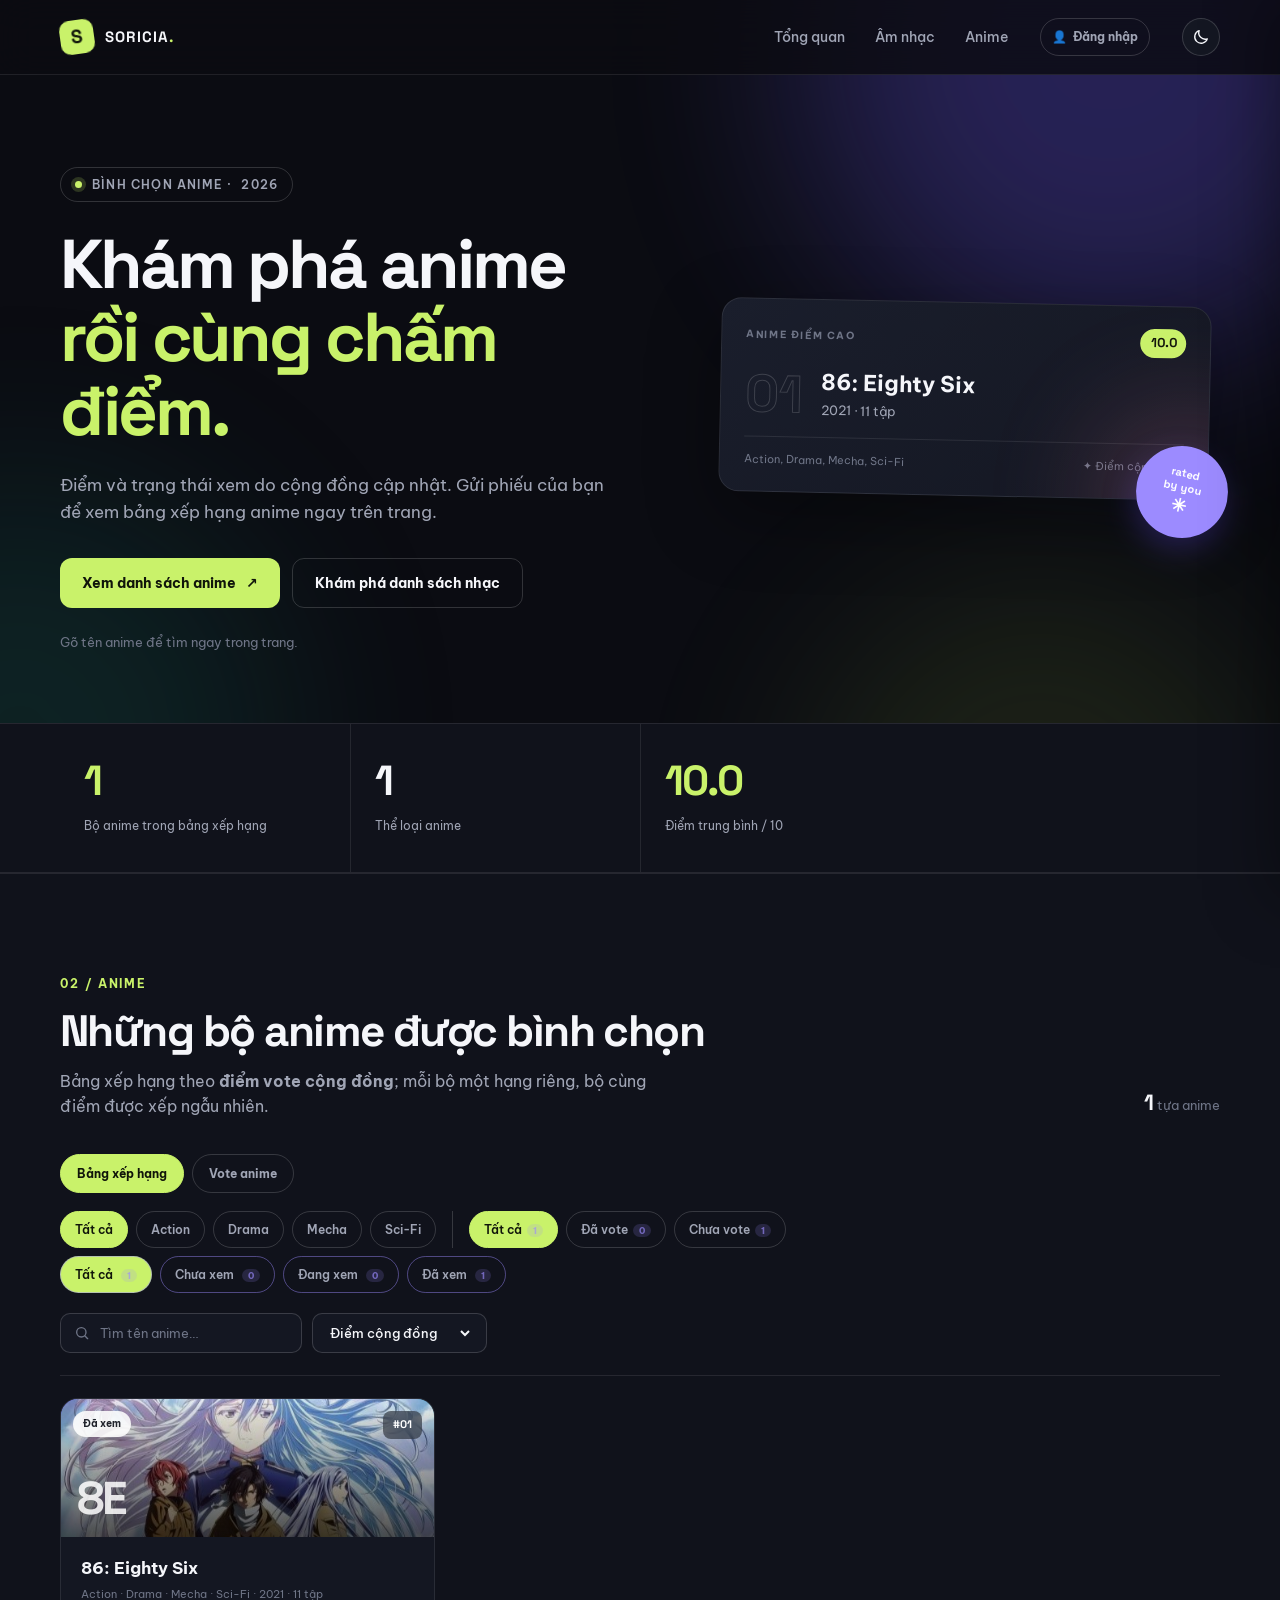
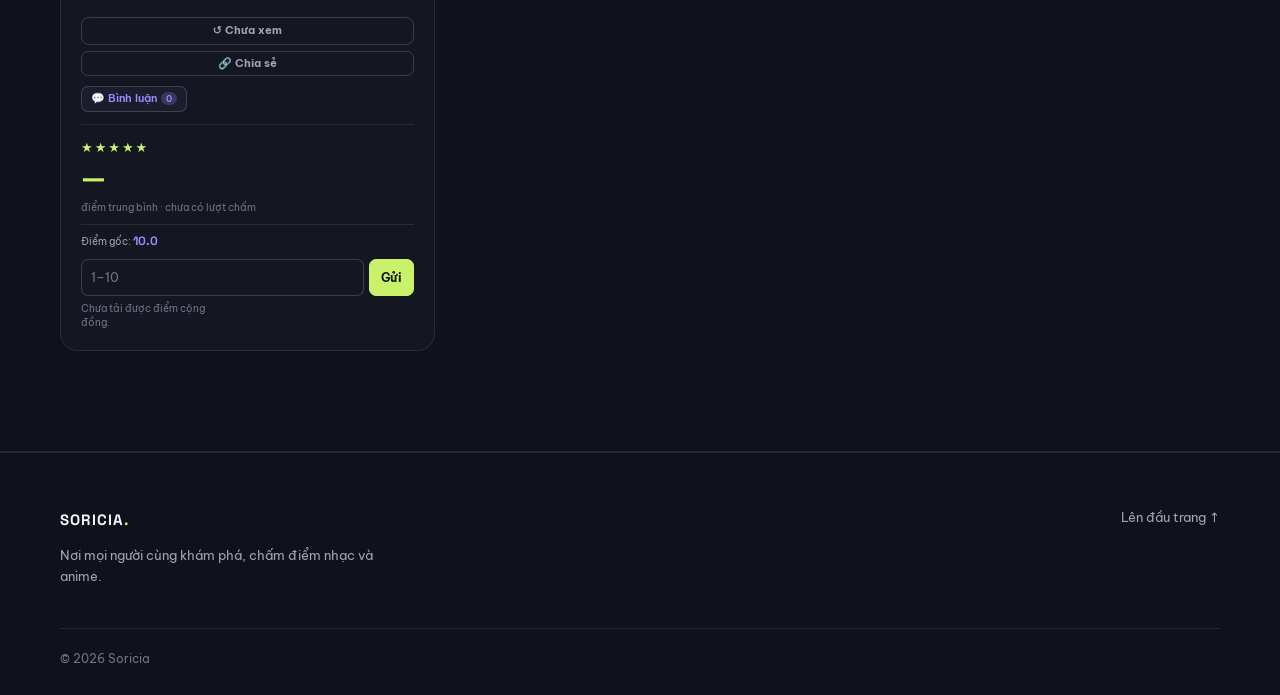
==== anime.html @ fca23a50 "Thêm hiệu ứng chuyển động nhẹ cho web Co-authored-by: arena-agent <297053741+arena-agent@users.norep" ====
<!doctype html>
<html lang="vi" data-theme="dark">
<head>
  <meta charset="utf-8">
  <meta name="viewport" content="width=device-width, initial-scale=1">
  <meta name="description" content="Bảng xếp hạng anime và bình chọn cộng đồng của Soricia.">
  <meta name="theme-color" content="#0b0c12">
  <title>Soricia — Khám phá & chấm điểm anime</title>
  <link rel="icon" type="image/svg+xml" href="assets/favicon.svg?v=54">
  <link rel="preconnect" href="https://fonts.googleapis.com">
  <link rel="preconnect" href="https://fonts.gstatic.com" crossorigin>
  <link href="https://fonts.googleapis.com/css2?family=Be+Vietnam+Pro:wght@400;500;600;700;800&family=Space+Grotesk:wght@500;600;700&display=swap" rel="stylesheet">
  <link rel="stylesheet" href="assets/css/style.css?v=54">
  <script src="data/data.js?v=54"></script>
  <script src="data/config.js?v=54"></script>
  <script src="assets/js/app.js?v=54" defer></script>
</head>
<body data-page="anime">
  <a class="skip-link" href="#main">Chuyển đến nội dung</a>
  <div class="ambient" aria-hidden="true"><span></span><span></span><span></span></div>

  <header class="site-header">
    <div class="container header-inner">
      <a class="brand" href="#top" aria-label="Soricia — về đầu trang">
        <span class="brand-mark" aria-hidden="true">S</span>
        <span class="brand-name">SORICIA<span class="brand-dot">.</span></span>
      </a>
            <nav class="main-nav" aria-label="Điều hướng chính">
        <a href="#overview">Tổng quan</a>
        <a href="index.html">Âm nhạc</a>
        <a href="anime.html" aria-current="page">Anime</a>
      </nav>
      <button class="account-btn" id="account-btn" type="button" aria-haspopup="dialog" aria-controls="account-modal">
        <span aria-hidden="true">👤</span><span id="account-label">Đăng nhập</span>
      </button>
      <button class="theme-toggle" id="theme-toggle" type="button" aria-label="Đổi giao diện sáng/tối" title="Đổi giao diện">
        <svg class="icon-moon" viewBox="0 0 24 24" aria-hidden="true"><path d="M20.4 14.5A8.6 8.6 0 0 1 9.5 3.6 8.6 8.6 0 1 0 20.4 14.5Z"/></svg>
        <svg class="icon-sun" viewBox="0 0 24 24" aria-hidden="true"><circle cx="12" cy="12" r="4.2"/><path d="M12 2v2.4M12 19.6V22M4.9 4.9l1.7 1.7M17.4 17.4l1.7 1.7M2 12h2.4M19.6 12H22M4.9 19.1l1.7-1.7M17.4 6.6l1.7-1.7"/></svg>
      </button>
      <button class="manage-btn" id="manage-btn" type="button" aria-haspopup="dialog" aria-controls="admin-panel">
        <svg viewBox="0 0 24 24" aria-hidden="true"><path d="M12 20h9M16.5 3.5a2.1 2.1 0 0 1 3 3L7 19l-4 1 1-4Z"/></svg>
        <span>Quản lý</span>
      </button>
    </div>
  </header>

  <main id="main">
    <section class="hero" id="top">
      <div class="container hero-grid">
        <div class="hero-copy">
          <p class="eyebrow"><span class="pulse" aria-hidden="true"></span> Bình chọn anime · <span id="hero-year">2026</span></p>
          <h1>Khám phá anime<br><em>rồi cùng chấm điểm.</em></h1>
          <p class="hero-lead">Điểm và trạng thái xem do cộng đồng cập nhật. Gửi phiếu của bạn để xem bảng xếp hạng anime ngay trên trang.</p>
          <div class="hero-actions">
            <a class="btn btn-primary" href="#anime">Xem danh sách anime <span aria-hidden="true">↗</span></a>
            <a class="btn btn-ghost" href="index.html">Khám phá danh sách nhạc</a>
          </div>
          <p class="hero-hint">Gõ tên anime để tìm ngay trong trang.</p>
        </div>
        <div class="hero-showcase" aria-label="Anime điểm cao nhất">
          <article class="showcase-card showcase-anime">
            <div class="showcase-top"><span class="tag">ANIME ĐIỂM CAO</span><span class="score-pill" id="hero-anime-score">—</span></div>
            <div class="showcase-body"><span class="showcase-index">01</span><div><h2 id="hero-anime-title">Đang tải…</h2><p id="hero-anime-meta"></p></div></div>
            <div class="showcase-foot"><span id="hero-anime-genre"></span><span>✦ Điểm cộng đồng</span></div>
          </article>
          <div class="showcase-sticker" aria-hidden="true">rated<br>by you<span>✳</span></div>
        </div>
      </div>
    </section>

    <section class="stats-section" id="overview" aria-label="Tổng quan anime">
      <div class="container stats-grid">
        <div class="stat"><strong data-stat="anime">0</strong><span>Bộ anime trong bảng xếp hạng</span></div>
        <div class="stat"><strong data-stat="genres">0</strong><span>Thể loại anime</span></div>
        <div class="stat" data-anime-score-stat><strong data-stat="avg">0</strong><span>Điểm trung bình / 10</span></div>
      </div>
    </section>

    <section class="section section-anime" id="anime">
      <div class="container">
        <div class="section-head reveal">
          <div>
            <p class="section-kicker">02 / Anime</p>
            <h2 id="anime-section-title">Những bộ anime được bình chọn</h2>
            <p class="section-desc" id="anime-desc-rank">Bảng xếp hạng theo <strong>điểm vote cộng đồng</strong>; mỗi bộ một hạng riêng, bộ cùng điểm được xếp ngẫu nhiên.</p>
            <p class="section-desc vote-desc" id="anime-desc-vote" hidden>Chấm điểm 1–10 cho từng bộ. Điểm cộng đồng và điểm gốc chỉ hiện sau khi bạn gửi phiếu.</p>
          </div>
          <div class="section-side">
            <p class="section-count"><span id="anime-count">0</span> tựa anime</p>
            <button class="btn-add" type="button" data-open-editor="anime">+ Thêm anime</button>
          </div>
        </div>

        <div class="view-tabs" id="anime-tabs" role="tablist" aria-label="Chế độ xem anime">
          <button class="view-tab is-active" type="button" data-view="rank" role="tab" aria-selected="true">Bảng xếp hạng</button>
          <button class="view-tab" type="button" data-view="vote" role="tab" aria-selected="false">Vote anime</button>
        </div>

        <div class="vote-progress" id="anime-progress" hidden>
          <div class="vote-progress-head"><span>Tiến độ bình chọn của bạn</span><strong id="anime-progress-label">0 / 0 anime</strong></div>
          <div class="vote-progress-track" role="progressbar" aria-label="Tiến độ bình chọn anime"><span id="anime-progress-bar"></span></div>
        </div>

        <div class="toolbar reveal">
          <div class="filter-groups">
            <div class="chips" id="anime-filters" role="group" aria-label="Lọc anime theo thể loại"></div>
            <div class="chips vote-filters" id="anime-vote-filters" role="group" aria-label="Lọc anime theo trạng thái vote"></div>
            <div class="chips status-filters" id="anime-status-filters" role="group" aria-label="Lọc anime theo trạng thái xem"></div>
          </div>
          <div class="toolbar-right">
            <label class="search"><svg viewBox="0 0 24 24" aria-hidden="true"><circle cx="11" cy="11" r="7"/><path d="m16.5 16.5 4 4"/></svg><span class="sr-only">Tìm anime</span><input type="search" id="anime-search" placeholder="Tìm tên anime…" autocomplete="off"></label>
            <label class="select-wrap"><span class="sr-only">Sắp xếp anime</span><select id="anime-sort"><option value="community" data-anime-score-sort>Điểm cộng đồng</option><option value="score" data-anime-score-sort>Điểm gốc cao nhất</option><option value="rank">Thứ hạng có sẵn</option><option value="title">Tên A–Z</option><option value="year">Năm mới nhất</option><option value="new">Mới thêm</option></select></label>
          </div>
        </div>
        <div class="anime-grid" id="anime-list" aria-live="polite"></div>
        <p class="empty-state" id="anime-empty" hidden>Chưa có anime nào khớp với bộ lọc này.</p>
      </div>
    </section>
  </main>

  <div class="panel-backdrop" id="panel-backdrop" hidden></div>
  <aside class="admin-panel" id="admin-panel" role="dialog" aria-modal="true" aria-labelledby="panel-title" aria-hidden="true">
    <div class="panel-head">
      <div><p class="section-kicker">Chỉnh trang</p><h2 id="panel-title">Quản lý danh sách</h2></div>
      <button class="panel-close" id="panel-close" type="button" aria-label="Đóng bảng quản lý">×</button>
    </div>

    <div class="panel-tabs" role="tablist" aria-label="Chọn loại dữ liệu">
      <button class="panel-tab is-active" type="button" data-tab="song" role="tab" aria-selected="true">Bài hát</button>
      <button class="panel-tab" type="button" data-tab="anime" role="tab" aria-selected="false">Anime</button>
      <button class="panel-tab" type="button" data-tab="data" role="tab" aria-selected="false">Dữ liệu</button>
    </div>

    <div class="panel-body">
      <div class="auth-box" id="auth-box" hidden>
        <p class="data-intro">Đăng nhập chủ web để đăng thay đổi lên Firebase — mọi người thấy ngay, không cần sửa file.</p>
        <div class="field"><label for="auth-email">Email chủ web</label><input id="auth-email" type="email" autocomplete="username" placeholder="owner@example.com"></div>
        <div class="field"><label for="auth-password">Mật khẩu</label><input id="auth-password" type="password" autocomplete="current-password" placeholder="••••••••"></div>
        <p class="form-status" id="auth-status" hidden></p>
        <button class="btn btn-primary" id="auth-signin" type="button">Đăng nhập chủ web</button>
        <button class="btn btn-ghost" id="auth-signout" type="button" hidden>Đăng xuất</button>
        <button class="btn btn-ghost" id="auth-publish" type="button" hidden>Đăng danh sách hiện tại lên web</button>
      </div>

      <datalist id="genre-options"></datalist>

      <form class="editor-form" id="song-form" novalidate>
        <input type="hidden" id="song-edit-id">
        <div class="field"><label for="song-title">Tên bài <span>*</span></label><input id="song-title" required maxlength="120" placeholder="Amor Na Praia"></div>
        <div class="field"><label for="song-artist">Nghệ sĩ <span>*</span></label><input id="song-artist" required maxlength="120" placeholder="Flame Runner"></div>
        <div class="field-row">
          <div class="field"><label for="song-genre">Thể loại <span>*</span></label><input id="song-genre" required list="genre-options" maxlength="40" placeholder="Phonk"></div>
          <div class="field field-small"><label for="song-score">Điểm /10</label><input id="song-score" type="number" min="0" max="10" step="0.1" placeholder="— (chưa chấm)" inputmode="decimal"></div>
        </div>
        <div class="field"><label for="song-year">Năm phát hành</label><input id="song-year" type="number" min="1900" max="2100" placeholder="2025" inputmode="numeric"></div>
        <div class="field"><label for="song-youtube">Link YouTube (để nút Nghe)</label><input id="song-youtube" placeholder="https://youtu.be/... hoặc ID video" maxlength="200"></div>
        <div class="field"><label for="song-note">Giới thiệu ngắn</label><textarea id="song-note" rows="3" maxlength="300" placeholder="Giới thiệu về bài hát…"></textarea></div>
        <div class="field">
          <label>Ảnh bìa</label>
          <div class="image-drop">
            <img id="song-image-preview" alt="" hidden>
            <span class="image-placeholder" id="song-image-placeholder">Chọn ảnh để tải lên</span>
            <input type="file" id="song-image" accept="image/*" aria-label="Chọn ảnh bìa bài hát">
          </div>
          <button class="remove-image" type="button" id="song-remove-image" hidden>Xoá ảnh</button>
        </div>
        <button class="btn btn-primary form-submit" id="song-submit" type="submit">Thêm bài hát</button>
      </form>

      <form class="editor-form" id="anime-form" novalidate hidden>
        <input type="hidden" id="anime-edit-id">
        <div class="field"><label for="anime-title">Tên anime <span>*</span></label><input id="anime-title" required maxlength="120" placeholder="Violet Evergarden"></div>
        <div class="field"><label for="anime-alt">Tên phụ</label><input id="anime-alt" maxlength="120" placeholder="Kimi no Na wa"></div>
        <div class="field-row">
          <div class="field"><label for="anime-genre">Thể loại <span>*</span> <small>(chia bằng dấu phẩy)</small></label><input id="anime-genre" required list="genre-options" maxlength="120" placeholder="Action, Drama, Mecha"></div>
          <div class="field field-small"><label for="anime-score">Điểm /10</label><input id="anime-score" type="number" min="0" max="10" step="0.1" placeholder="— (chưa chấm)" inputmode="decimal"></div>
        </div>
        <div class="field-row">
          <div class="field"><label for="anime-year">Năm</label><input id="anime-year" type="number" min="1900" max="2100" placeholder="2018" inputmode="numeric"></div>
          <div class="field"><label for="anime-episodes">Số tập</label><input id="anime-episodes" type="number" min="1" max="2000" placeholder="13" inputmode="numeric"></div>
        </div>
        <div class="field"><label for="anime-status">Trạng thái</label><select id="anime-status"><option>Chưa xem</option><option>Đang xem</option><option>Đã xem</option></select></div>
        <div class="field"><label for="anime-note">Giới thiệu ngắn</label><textarea id="anime-note" rows="3" maxlength="300" placeholder="Giới thiệu về anime…"></textarea></div>
        <div class="field">
          <label>Ảnh poster</label>
          <div class="image-drop">
            <img id="anime-image-preview" alt="" hidden>
            <span class="image-placeholder" id="anime-image-placeholder">Chọn ảnh để tải lên</span>
            <input type="file" id="anime-image" accept="image/*" aria-label="Chọn ảnh poster anime">
          </div>
          <button class="btn btn-ghost" type="button" id="anime-find-poster">✦ Tìm poster gợi ý</button>
          <button class="remove-image" type="button" id="anime-remove-image" hidden>Xoá ảnh</button>
        </div>
        <p class="form-status" id="anime-form-status" hidden></p>
        <button class="btn btn-primary form-submit" id="anime-submit" type="submit">Thêm anime</button>
      </form>

      <div class="data-tools" id="data-tools" hidden>
        <p class="data-intro">Dữ liệu đang lưu trong <strong>trình duyệt của bạn</strong>. Xuất file để sao lưu, chuyển sang thiết khác, hoặc đưa lên GitHub.</p>
        <button class="btn btn-ghost" id="export-json" type="button">Tải file JSON (sao lưu)</button>
        <button class="btn btn-ghost" id="export-js" type="button">Tải file data.js (đưa lên GitHub)</button>
        <button class="btn btn-primary" id="export-package" type="button">📦 Gói cập nhật cho Drive (data.js + ảnh bạn thêm)</button>
        <div class="health-box">
          <div class="health-head"><b>Kiểm tra Firebase</b><button class="btn btn-ghost" id="health-check" type="button">Chạy kiểm tra</button></div>
          <pre class="health-result" id="health-result" hidden></pre>
        </div>
        <div class="history-box owner-only" id="history-box" hidden>
          <div class="history-head"><b>Nhật ký chủ web</b><button class="btn btn-ghost" id="history-clear" type="button">Xoá nhật ký</button></div>
          <div class="history-list" id="history-list"></div>
        </div>
        <label class="btn btn-ghost file-label" for="import-json">Nhập file JSON<input type="file" id="import-json" accept="application/json,.json"></label>
        <button class="btn btn-ghost" id="restore-backup" type="button">Khôi phục bản cũ trong trình duyệt</button>
        <button class="btn btn-ghost" id="cleanup-images" type="button">🧹 Dọn ảnh cũ không dùng</button>
        <button class="btn btn-danger" id="reset-data" type="button">Khôi phục dữ liệu gốc từ data.js</button>
        <div class="bulk-box">
          <p class="data-intro">Thêm hàng loạt — mỗi dòng một mục, cách nhau bằng dấu <code>|</code>.</p>
          <p class="data-note">Nhạc: <code>Tên | Nghệ sĩ | YouTube | Thể loại</code><br>Anime: <code>Tên | Tên phụ | Thể loại | Năm | Số tập</code></p>
          <select id="bulk-kind" aria-label="Loại dữ liệu cần thêm">
            <option value="song">Bài hát</option>
            <option value="anime">Anime</option>
          </select>
          <textarea id="bulk-input" rows="6" placeholder="Amor Na Praia | Flame Runner | https://youtu.be/gIYb014up6g | Phonk"></textarea>
          <div class="bulk-actions">
            <button class="btn btn-ghost" id="bulk-preview" type="button">Xem trước</button>
            <button class="btn btn-primary" id="bulk-add" type="button" disabled>Thêm các mục</button>
          </div>
          <div class="bulk-result" id="bulk-result" aria-live="polite"></div>
        </div>
        <p class="data-note">Khi có file data.js mới, bản bạn đang lưu trong trình duyệt sẽ được sao lưu tự động. Ảnh được nén trước khi lưu để không vượt quá bộ nhớ. Nếu dùng chung nhiều thiết bị, hãy xuất JSON rồi nhập ở thiết bị kia.</p>
      </div>
    </div>

    <div class="panel-foot">Thay đổi lưu tự động trong trình duyệt này. Nhấn <strong>Xuất</strong> để giữ bản sao lưu.</div>
  </aside>
  <div class="toast" id="toast" role="status" aria-live="polite"></div>

  <footer class="site-footer">
    <div class="container footer-inner">
      <div><span class="brand-name">SORICIA<span class="brand-dot">.</span></span><p>Nơi mọi người cùng khám phá, chấm điểm nhạc và anime.</p></div>
      <div class="footer-links"><a href="#top">Lên đầu trang ↑</a></div>
    </div>
    <div class="container footer-bottom"><span>© <span id="footer-year">2026</span> Soricia</span></div>
  </footer>
  <div class="remote-banner" id="remote-banner" hidden>
    <span id="remote-banner-text">Có dữ liệu mới trên Firebase.</span>
    <button type="button" id="remote-reload">Tải bản mới</button>
    <button type="button" id="remote-dismiss" aria-label="Bỏ qua">×</button>
  </div>
  <div class="modal" id="account-modal" hidden>
    <div class="modal-backdrop" data-close-account></div>
    <div class="modal-box account-box" role="dialog" aria-modal="true" aria-labelledby="account-title">
      <div class="modal-head"><h2 id="account-title">Tài khoản Soricia</h2><button type="button" id="account-close" aria-label="Đóng">×</button></div>
      <p class="account-note" id="account-hint">Tạo tài khoản để bình luận và gửi điểm. Những phiếu bạn đã vote trước đó sẽ tự động chuyển sang tài khoản — không bị mất.</p>
      <div class="field"><label for="account-email">Email</label><input id="account-email" type="email" autocomplete="username" placeholder="ban@example.com"></div>
      <div class="field"><label for="account-password">Mật khẩu</label><input id="account-password" type="password" autocomplete="current-password" placeholder="Ít nhất 6 ký tự"></div>
      <p class="form-status" id="account-status" hidden></p>
      <div class="account-actions">
        <button class="btn btn-primary" id="account-signup" type="button">Tạo tài khoản</button>
        <button class="btn btn-ghost" id="account-signin" type="button">Đăng nhập</button>
        <button class="btn btn-ghost" id="account-signout" type="button" hidden>Đăng xuất</button>
      </div>
    </div>
  </div>
  <div class="modal" id="comment-modal" hidden>
    <div class="modal-backdrop" data-close-comment></div>
    <div class="modal-box comment-box" role="dialog" aria-modal="true" aria-labelledby="comment-title">
      <div class="modal-head"><h2 id="comment-title">Bình luận</h2><button type="button" id="comment-close" aria-label="Đóng">×</button></div>
      <p class="comment-sub" id="comment-sub"></p>
      <div class="comment-list" id="comment-list"></div>
      <form id="comment-form" hidden>
        <textarea id="comment-text" rows="3" maxlength="500" placeholder="Viết bình luận của bạn…"></textarea>
        <p class="form-status" id="comment-status" hidden></p>
        <button class="btn btn-primary" id="comment-submit" type="submit">Gửi bình luận</button>
      </form>
      <div class="comment-login" id="comment-login" hidden>
        <p>Đăng nhập hoặc tạo tài khoản để tham gia bình luận.</p>
        <button class="btn btn-primary" id="comment-account-btn" type="button">Đăng nhập / Tạo tài khoản</button>
      </div>
    </div>
  </div>
</body>
</html>
---- assets/css/style.css ----
/* =========================================================
   Soricia — community music & anime ratings
   ========================================================= */
:root {
  --bg: #0b0c12;
  --bg-soft: #10121b;
  --surface: #141722;
  --surface-2: #1a1e2c;
  --text: #f5f6fa;
  --muted: #a0a5b5;
  --faint: #6f7587;
  --border: rgba(255, 255, 255, .09);
  --border-strong: rgba(255, 255, 255, .16);
  --accent: #c9f26a;
  --accent-ink: #10150a;
  --violet: #9c8bff;
  --pink: #ff8eb4;
  --shadow: 0 24px 70px rgba(0, 0, 0, .35);
  --radius: 20px;
  color-scheme: dark;
}

[data-theme="light"] {
  --bg: #f7f7f3;
  --bg-soft: #fdfdfb;
  --surface: #ffffff;
  --surface-2: #f0f1ec;
  --text: #181a22;
  --muted: #5f6472;
  --faint: #8a8f9c;
  --border: rgba(20, 25, 35, .1);
  --border-strong: rgba(20, 25, 35, .2);
  --accent: #82b71b;
  --accent-ink: #ffffff;
  --violet: #7158e8;
  --pink: #d95087;
  --shadow: 0 22px 60px rgba(31, 36, 48, .1);
  color-scheme: light;
}

*, *::before, *::after { box-sizing: border-box; }
html { scroll-behavior: smooth; scroll-padding-top: 96px; }
body {
  margin: 0;
  background: var(--bg);
  color: var(--text);
  font-family: "Be Vietnam Pro", system-ui, -apple-system, "Segoe UI", sans-serif;
  font-size: 16px;
  line-height: 1.6;
  -webkit-font-smoothing: antialiased;
  overflow-x: hidden;
}
h1, h2, h3, p { margin-top: 0; }
a { color: inherit; text-decoration: none; }
button, input, select { font: inherit; }
button { cursor: pointer; }
:focus-visible { outline: 2px solid var(--accent); outline-offset: 3px; border-radius: 6px; }
::selection { background: var(--accent); color: var(--accent-ink); }
.sr-only {
  position: absolute; width: 1px; height: 1px; overflow: hidden;
  clip: rect(0 0 0 0); white-space: nowrap;
}
.skip-link {
  position: fixed; top: -60px; left: 16px; z-index: 100;
  padding: 10px 18px; background: var(--accent); color: var(--accent-ink);
  border-radius: 10px; font-weight: 700;
}
.skip-link:focus { top: 12px; }
.container { width: min(1160px, calc(100% - 48px)); margin-inline: auto; }

/* ---------- ambient background ---------- */
.ambient { position: fixed; inset: 0; z-index: -1; overflow: hidden; pointer-events: none; }
.ambient span { position: absolute; display: block; border-radius: 50%; filter: blur(100px); opacity: .28; }
.ambient span:nth-child(1) { width: 620px; height: 620px; top: -260px; right: -140px; background: #6f5bff; }
.ambient span:nth-child(2) { width: 520px; height: 520px; top: 480px; left: -240px; background: #1d8f7b; opacity: .17; }
.ambient span:nth-child(3) { width: 480px; height: 480px; bottom: -160px; right: 0; background: #b5e34a; opacity: .1; }
[data-theme="light"] .ambient span { opacity: .13; }

/* ---------- header ---------- */
.site-header {
  position: sticky; top: 0; z-index: 50;
  background: color-mix(in srgb, var(--bg) 82%, transparent);
  backdrop-filter: blur(18px);
  border-bottom: 1px solid var(--border);
}
.header-inner { display: flex; align-items: center; gap: 32px; min-height: 74px; }
.brand { display: inline-flex; align-items: center; gap: 11px; flex: 0 0 auto; }
.brand-mark {
  display: grid; place-items: center; width: 34px; height: 34px;
  border-radius: 10px; background: var(--accent); color: var(--accent-ink);
  font-family: "Space Grotesk", sans-serif; font-weight: 700; font-size: 19px;
  transform: rotate(-8deg);
}
.brand-name { font-family: "Space Grotesk", sans-serif; font-weight: 700; letter-spacing: .08em; font-size: 15px; }
.brand-dot { color: var(--accent); }
.main-nav { display: flex; align-items: center; gap: 30px; margin-left: auto; }
.main-nav a { color: var(--muted); font-size: 14px; font-weight: 500; transition: color .2s; }
.main-nav a:hover { color: var(--text); }
.theme-toggle {
  display: grid; place-items: center; width: 38px; height: 38px; flex: 0 0 auto;
  border-radius: 50%; border: 1px solid var(--border-strong);
  background: var(--surface); color: var(--text); transition: transform .2s, border-color .2s;
}
.theme-toggle:hover { transform: rotate(15deg); border-color: var(--accent); }
.theme-toggle svg { width: 18px; height: 18px; fill: none; stroke: currentColor; stroke-width: 1.8; stroke-linecap: round; stroke-linejoin: round; }
.icon-sun { display: none; }
[data-theme="light"] .icon-moon { display: none; }
[data-theme="light"] .icon-sun { display: block; }

/* ---------- hero ---------- */
.hero { position: relative; padding: 92px 0 70px; }
.hero-grid { display: grid; grid-template-columns: 1.08fr .92fr; gap: 72px; align-items: center; }
.eyebrow {
  display: inline-flex; align-items: center; gap: 10px;
  padding: 7px 14px; margin-bottom: 26px;
  border: 1px solid var(--border-strong); border-radius: 100px;
  color: var(--muted); font-size: 12px; font-weight: 600; letter-spacing: .1em; text-transform: uppercase;
}
.pulse { width: 7px; height: 7px; border-radius: 50%; background: var(--accent); box-shadow: 0 0 0 4px color-mix(in srgb, var(--accent) 18%, transparent); }
.hero h1 {
  font-family: "Space Grotesk", "Be Vietnam Pro", sans-serif;
  font-size: clamp(44px, 5.4vw, 74px); line-height: 1.06; letter-spacing: -.045em;
  font-weight: 700; margin-bottom: 24px;
}
.hero h1 em { font-style: normal; color: var(--accent); }
.hero-lead { max-width: 550px; color: var(--muted); font-size: 17px; margin-bottom: 32px; }
.hero-actions { display: flex; flex-wrap: wrap; gap: 12px; }
.btn {
  display: inline-flex; align-items: center; justify-content: center; gap: 10px;
  min-height: 50px; padding: 0 22px; border-radius: 12px;
  font-size: 14px; font-weight: 700; transition: transform .2s, background .2s, border-color .2s;
}
.btn:hover { transform: translateY(-2px); }
.btn-primary { background: var(--accent); color: var(--accent-ink); }
.btn-primary:hover { background: color-mix(in srgb, var(--accent) 85%, white); }
.btn-ghost { border: 1px solid var(--border-strong); color: var(--text); }
.btn-ghost:hover { border-color: var(--accent); }
.hero-hint { margin: 24px 0 0; color: var(--faint); font-size: 13px; }

.hero-showcase { position: relative; padding: 12px 10px 34px 0; }
.showcase-card {
  position: relative; overflow: hidden;
  padding: 22px 24px; border: 1px solid var(--border); border-radius: var(--radius);
  background: linear-gradient(145deg, var(--surface-2), var(--surface));
  box-shadow: var(--shadow);
}
.showcase-card + .showcase-card { margin-top: 18px; }
.showcase-music { transform: rotate(1.6deg); }
.showcase-anime { transform: rotate(-1.6deg); margin-left: 32px; }
.showcase-card::after {
  content: ""; position: absolute; width: 180px; height: 180px; right: -70px; bottom: -90px;
  border-radius: 50%; background: var(--violet); filter: blur(60px); opacity: .22;
}
.showcase-anime::after { background: var(--pink); }
.showcase-top { display: flex; justify-content: space-between; align-items: center; gap: 12px; }
.tag { color: var(--faint); font-size: 10px; font-weight: 700; letter-spacing: .16em; }
.score-pill {
  padding: 4px 10px; border-radius: 100px; background: var(--accent); color: var(--accent-ink);
  font-family: "Space Grotesk", sans-serif; font-size: 13px; font-weight: 700;
}
.showcase-body { display: flex; align-items: center; gap: 18px; margin: 18px 0 16px; }
.showcase-index {
  font-family: "Space Grotesk", sans-serif; font-size: 52px; line-height: 1;
  font-weight: 700; color: transparent; -webkit-text-stroke: 1px var(--border-strong);
}
.showcase-body h2 { font-size: 22px; line-height: 1.25; margin-bottom: 4px; font-weight: 700; }
.showcase-body p { margin: 0; color: var(--muted); font-size: 13px; }
.showcase-foot { display: flex; justify-content: space-between; gap: 12px; padding-top: 14px; border-top: 1px solid var(--border); color: var(--faint); font-size: 11px; }
.showcase-sticker {
  position: absolute; right: -8px; bottom: -8px; z-index: 2;
  width: 92px; height: 92px; display: grid; place-content: center; text-align: center;
  border-radius: 50%; background: var(--violet); color: #fff;
  font-family: "Space Grotesk", sans-serif; font-size: 11px; font-weight: 700;
  line-height: 1.25; letter-spacing: .02em; transform: rotate(12deg);
  box-shadow: 0 12px 30px rgba(80, 60, 190, .35);
}
.showcase-sticker span { display: block; font-size: 18px; }

/* ---------- stats ---------- */
.stats-section { border-block: 1px solid var(--border); background: var(--bg-soft); }
.stats-grid { display: grid; grid-template-columns: repeat(4, 1fr); }
.stat { padding: 36px 24px 34px; }
.stat + .stat { border-left: 1px solid var(--border); }
.stat strong {
  display: block; font-family: "Space Grotesk", sans-serif; font-size: 42px;
  line-height: 1; font-weight: 700; letter-spacing: -.04em; margin-bottom: 10px;
}
.stat:nth-child(odd) strong { color: var(--accent); }
.stat span { color: var(--muted); font-size: 12px; }

/* ---------- sections ---------- */
.section { padding: 100px 0; }
.section-anime { background: var(--bg-soft); border-block: 1px solid var(--border); }
.section-head { display: flex; align-items: end; justify-content: space-between; gap: 24px; margin-bottom: 34px; }
.section-kicker { color: var(--accent); font-size: 12px; font-weight: 700; letter-spacing: .16em; text-transform: uppercase; margin-bottom: 14px; }
.section-head h2 {
  font-family: "Space Grotesk", sans-serif; font-size: clamp(30px, 3.5vw, 44px);
  line-height: 1.13; letter-spacing: -.035em; font-weight: 700; margin-bottom: 12px;
}
.section-desc { max-width: 620px; color: var(--muted); margin-bottom: 0; }
.section-count { flex: 0 0 auto; margin: 0; color: var(--faint); font-size: 13px; }
.section-count span { color: var(--text); font-family: "Space Grotesk", sans-serif; font-size: 22px; font-weight: 700; }

/* ---------- toolbar ---------- */
.toolbar {
  display: flex; justify-content: space-between; align-items: center; gap: 20px;
  flex-wrap: wrap; padding-bottom: 22px; margin-bottom: 22px;
  border-bottom: 1px solid var(--border);
}
.chips { display: flex; flex-wrap: wrap; gap: 8px; }
.filter-groups { display: flex; flex-wrap: wrap; align-items: center; gap: 8px 16px; }
.vote-filters { padding-left: 16px; border-left: 1px solid var(--border-strong); }
.chip-count { margin-left: 6px; opacity: .7; font-size: 10px; }
@media (max-width: 620px) {
  .vote-filters { padding-left: 0; border-left: 0; }
}
.chip {
  padding: 8px 14px; border-radius: 100px; border: 1px solid var(--border-strong);
  background: transparent; color: var(--muted); font-size: 12px; font-weight: 600;
  transition: background .2s, color .2s, border-color .2s;
}
.chip:hover { color: var(--text); border-color: var(--accent); }
.chip[aria-pressed="true"] { background: var(--accent); color: var(--accent-ink); border-color: var(--accent); }
.toolbar-right { display: flex; gap: 10px; flex-wrap: wrap; }
.search, .select-wrap {
  display: flex; align-items: center; gap: 8px; min-height: 40px;
  padding: 0 13px; border: 1px solid var(--border-strong); border-radius: 10px;
  background: var(--surface); color: var(--faint);
}
.search:focus-within, .select-wrap:focus-within { border-color: var(--accent); }
.search svg { width: 16px; height: 16px; fill: none; stroke: currentColor; stroke-width: 2; stroke-linecap: round; }
.search input {
  width: 190px; border: 0; outline: 0; background: transparent;
  color: var(--text); font-size: 13px;
}
.search input::placeholder { color: var(--faint); }
.select-wrap select {
  border: 0; outline: 0; background: transparent; color: var(--text);
  font-size: 13px; font-weight: 500; padding-right: 4px;
}
.select-wrap option { background: var(--surface); color: var(--text); }

/* ---------- song list ---------- */
.song-list { list-style: none; margin: 0; padding: 0; display: grid; gap: 10px; counter-reset: none; }
.song {
  display: grid; grid-template-columns: 62px 1fr auto; align-items: center; gap: 20px;
  padding: 18px 24px 18px 16px; border: 1px solid var(--border); border-radius: 16px;
  background: var(--surface); transition: transform .2s, border-color .2s, background .2s;
}
.song:hover { transform: translateX(6px); border-color: var(--border-strong); background: var(--surface-2); }
.song-rank {
  display: grid; place-items: center; width: 56px; height: 56px; border-radius: 14px;
  background: var(--surface-2); color: var(--faint);
  font-family: "Space Grotesk", sans-serif; font-size: 20px; font-weight: 700;
}
.song.is-top .song-rank { background: var(--accent); color: var(--accent-ink); }
.song-main { min-width: 0; }
.song-title-line { display: flex; align-items: baseline; flex-wrap: wrap; gap: 10px; }
.song-title { font-size: 17px; font-weight: 700; margin: 0; }
.song-artist { color: var(--muted); font-size: 13px; }
.song-note { color: var(--faint); font-size: 13px; margin: 5px 0 10px; }
.song-meta { display: flex; align-items: center; flex-wrap: wrap; gap: 8px; font-size: 11px; color: var(--faint); }
.genre-badge {
  padding: 3px 10px; border-radius: 100px; background: color-mix(in srgb, var(--violet) 16%, transparent);
  color: var(--violet); font-size: 10px; font-weight: 700; letter-spacing: .04em; text-transform: uppercase;
}
[data-theme="light"] .genre-badge { color: #6048d6; }
.meter { width: 100px; height: 4px; border-radius: 10px; background: var(--surface-2); overflow: hidden; }
.meter span { display: block; height: 100%; border-radius: inherit; background: linear-gradient(90deg, var(--violet), var(--accent)); }
.song-score { text-align: right; min-width: 78px; }
.song-score strong {
  font-family: "Space Grotesk", sans-serif; font-size: 28px; line-height: 1;
  letter-spacing: -.04em; color: var(--accent);
}
.song-score small { display: block; color: var(--faint); font-size: 10px; margin-top: 6px; }

/* ---------- anime grid ---------- */
.anime-grid { display: grid; grid-template-columns: repeat(3, 1fr); gap: 18px; }
.anime-card {
  position: relative; display: flex; flex-direction: column; overflow: hidden;
  border: 1px solid var(--border); border-radius: 18px; background: var(--surface);
  transition: transform .25s, border-color .25s, box-shadow .25s;
}
.anime-card:hover { transform: translateY(-5px); border-color: var(--border-strong); box-shadow: var(--shadow); }
.anime-cover {
  position: relative; height: 138px; display: flex; align-items: end; padding: 16px;
  background: linear-gradient(135deg, var(--c1, #6c5ce7), var(--c2, #1f9c8a));
  overflow: hidden;
}
.anime-cover::before {
  content: ""; position: absolute; inset: 0;
  background: radial-gradient(circle at 78% 18%, rgba(255,255,255,.4) 0 1px, transparent 2px),
              radial-gradient(circle at 25% 70%, rgba(255,255,255,.28) 0 1px, transparent 2px),
              linear-gradient(120deg, transparent 30%, rgba(255,255,255,.18) 65%, transparent 75%);
  background-size: 46px 46px, 64px 64px, 100% 100%;
}
.anime-initials {
  position: relative; font-family: "Space Grotesk", sans-serif; font-size: 46px;
  line-height: 1; font-weight: 700; letter-spacing: -.06em; color: rgba(255,255,255,.85);
}
.anime-cover-rank {
  position: absolute; top: 12px; right: 12px; z-index: 1;
  padding: 5px 10px; border-radius: 8px; background: rgba(10, 12, 18, .5);
  backdrop-filter: blur(8px); color: #fff; font-family: "Space Grotesk", sans-serif;
  font-size: 11px; font-weight: 700;
}
.status-tag {
  position: absolute; top: 12px; left: 12px; z-index: 1;
  padding: 5px 10px; border-radius: 100px; background: rgba(255,255,255,.88);
  color: #20232c; font-size: 10px; font-weight: 700;
}
.status-tag.is-watching { background: var(--accent); color: var(--accent-ink); }
.anime-body { display: flex; flex-direction: column; flex: 1; padding: 20px; }
.anime-title { font-size: 17px; line-height: 1.3; font-weight: 700; margin-bottom: 6px; }
.anime-sub { color: var(--faint); font-size: 11px; margin-bottom: 14px; }
.anime-note { color: var(--muted); font-size: 13px; line-height: 1.6; margin-bottom: 18px; flex: 1; }
.anime-foot { display: flex; align-items: center; justify-content: space-between; gap: 12px; padding-top: 14px; border-top: 1px solid var(--border); }
.stars { color: var(--accent); font-size: 13px; letter-spacing: 2px; }
.anime-score { font-family: "Space Grotesk", sans-serif; font-size: 19px; font-weight: 700; }
.anime-score small { color: var(--faint); font-size: 11px; font-weight: 400; }

.empty-state { padding: 50px 20px; text-align: center; color: var(--muted); border: 1px dashed var(--border-strong); border-radius: 16px; }

/* ---------- footer ---------- */
.site-footer { border-top: 1px solid var(--border); background: var(--bg-soft); padding: 54px 0 26px; }
.footer-inner { display: flex; justify-content: space-between; gap: 30px; flex-wrap: wrap; }
.footer-inner p { margin: 12px 0 0; color: var(--muted); font-size: 13px; max-width: 340px; }
.footer-links { display: flex; gap: 24px; align-items: start; color: var(--muted); font-size: 13px; }
.footer-links a:hover { color: var(--accent); }
.footer-bottom {
  display: flex; justify-content: space-between; gap: 16px; flex-wrap: wrap;
  margin-top: 42px; padding-top: 20px; border-top: 1px solid var(--border);
  color: var(--faint); font-size: 12px;
}

/* ---------- reveal ---------- */
.reveal { opacity: 0; transform: translateY(18px); transition: opacity .55s ease, transform .55s ease; }
.reveal.is-visible { opacity: 1; transform: none; }

/* ---------- responsive ---------- */
@media (max-width: 1000px) {
  .hero-grid { gap: 40px; }
  .hero { padding-top: 70px; }
  .anime-grid { grid-template-columns: repeat(2, 1fr); }
}
@media (max-width: 820px) {
  .container { width: min(100% - 36px, 1160px); }
  .main-nav { gap: 18px; }
  .hero-grid { grid-template-columns: 1fr; }
  .hero-showcase { max-width: 540px; }
  .stats-grid { grid-template-columns: repeat(2, 1fr); }
  .stat:nth-child(3) { border-left: 0; }
  .stat:nth-child(n+3) { border-top: 1px solid var(--border); }
  .section { padding: 74px 0; }
}
@media (max-width: 620px) {
  .header-inner { gap: 12px; min-height: 64px; }
  .main-nav { display: none; }
  .theme-toggle { margin-left: auto; }
  .hero { padding: 54px 0 56px; }
  .hero h1 { font-size: 42px; }
  .hero-lead { font-size: 15px; }
  .showcase-anime { margin-left: 12px; }
  .showcase-sticker { width: 76px; height: 76px; font-size: 9px; }
  .stat { padding: 26px 16px; }
  .stat strong { font-size: 32px; }
  .section-head { align-items: start; flex-direction: column; gap: 8px; }
  .toolbar { align-items: stretch; }
  .search { flex: 1; }
  .search input { width: 100%; }
  .toolbar-right { width: 100%; }
  .song { grid-template-columns: 44px 1fr; gap: 12px; padding: 14px; }
  .song-rank { width: 42px; height: 42px; font-size: 16px; border-radius: 11px; }
  .song-score { grid-column: 2; text-align: left; display: flex; align-items: baseline; gap: 8px; }
  .song-score small { margin: 0; }
  .anime-grid { grid-template-columns: 1fr; }
  .footer-links { flex-direction: column; gap: 10px; }
}
@media (prefers-reduced-motion: reduce) {
  html { scroll-behavior: auto; }
  *, *::before, *::after { animation-duration: .01ms !important; transition-duration: .01ms !important; }
  .reveal { opacity: 1; transform: none; }
}

/* =========================================================
   In-page manager (add / edit / delete without touching code)
   ========================================================= */
.manage-btn {
  display: inline-flex; align-items: center; gap: 7px; flex: 0 0 auto;
  min-height: 38px; padding: 0 13px; border-radius: 10px;
  border: 1px solid var(--border-strong); background: transparent; color: var(--text);
  font-size: 13px; font-weight: 700; transition: background .2s, color .2s, border-color .2s;
}
.manage-btn svg { width: 15px; height: 15px; fill: none; stroke: currentColor; stroke-width: 1.9; stroke-linecap: round; stroke-linejoin: round; }
.manage-btn:hover { background: var(--accent); color: var(--accent-ink); border-color: var(--accent); }
.section-side { display: flex; align-items: center; gap: 18px; flex: 0 0 auto; }
.btn-add {
  padding: 8px 14px; border-radius: 10px; border: 1px dashed var(--border-strong);
  background: transparent; color: var(--accent); font-size: 12px; font-weight: 700;
  transition: background .2s, border-color .2s;
}
.btn-add:hover { background: color-mix(in srgb, var(--accent) 12%, transparent); border-color: var(--accent); }

/* thumbnails inside existing cards */
.song-rank { position: relative; overflow: hidden; }
.song-rank img { position: absolute; inset: 0; width: 100%; height: 100%; object-fit: cover; }
.song-rank.has-image { background: transparent; }
.song-rank.has-image::before { content: ""; position: absolute; inset: 0; z-index: 1; background: linear-gradient(180deg, transparent 35%, rgba(0,0,0,.72)); }
.song-rank b { position: relative; z-index: 2; font: inherit; }
.song-rank.has-image b, .song.is-top .song-rank.has-image b { color: #fff; text-shadow: 0 1px 4px rgba(0,0,0,.7); }
.song.is-top .song-rank.has-image { background: transparent; }
.anime-cover-img { position: absolute; inset: 0; width: 100%; height: 100%; object-fit: cover; }
.anime-cover::after { content: ""; position: absolute; inset: 0; z-index: 1; background: linear-gradient(180deg, rgba(0,0,0,.05), rgba(0,0,0,.68)); }
.anime-cover .anime-initials, .anime-cover .status-tag, .anime-cover .anime-cover-rank { z-index: 2; }

.item-actions { display: flex; gap: 6px; margin-top: 10px; flex-wrap: wrap; }
.item-actions button {
  padding: 3px 9px; border-radius: 7px; border: 1px solid var(--border-strong);
  background: var(--surface-2); color: var(--muted); font-size: 11px; font-weight: 600;
}
.item-actions button[data-action="edit"] { color: var(--accent); border-color: color-mix(in srgb, var(--accent) 40%, transparent); }
.item-actions button:hover { color: var(--accent); border-color: var(--accent); }
.item-actions .is-danger:hover { color: var(--pink); border-color: var(--pink); }
.anime-actions { margin-top: 12px; }

/* drawer */
.panel-backdrop {
  position: fixed; inset: 0; z-index: 90; background: rgba(0,0,0,.55);
  backdrop-filter: blur(3px); opacity: 0; transition: opacity .25s;
}
.panel-backdrop[hidden] { display: none; }
body.panel-open .panel-backdrop { opacity: 1; }
.admin-panel {
  position: fixed; top: 0; right: 0; bottom: 0; z-index: 100;
  display: flex; flex-direction: column; width: min(480px, 100%);
  background: var(--bg-soft); border-left: 1px solid var(--border-strong);
  box-shadow: -20px 0 60px rgba(0,0,0,.35); transform: translateX(102%);
  transition: transform .28s ease;
}
body.panel-open .admin-panel { transform: none; }
.panel-head {
  display: flex; align-items: center; justify-content: space-between; gap: 16px;
  padding: 24px 26px 18px; border-bottom: 1px solid var(--border);
}
.panel-head .section-kicker { margin-bottom: 4px; }
.panel-head h2 { margin: 0; font-family: "Space Grotesk", sans-serif; font-size: 24px; }
.panel-close {
  width: 36px; height: 36px; flex: 0 0 auto; border-radius: 50%;
  border: 1px solid var(--border-strong); background: var(--surface); color: var(--muted);
  font-size: 24px; line-height: 1;
}
.panel-close:hover { color: var(--text); border-color: var(--accent); }
.panel-tabs { display: flex; gap: 6px; padding: 14px 26px 0; border-bottom: 1px solid var(--border); }
.panel-tab {
  padding: 10px 14px; border: 0; border-bottom: 2px solid transparent;
  background: transparent; color: var(--muted); font-size: 13px; font-weight: 700;
}
.panel-tab.is-active { color: var(--accent); border-bottom-color: var(--accent); }
.panel-body { flex: 1; overflow-y: auto; padding: 22px 26px 30px; }
.editor-form { display: grid; gap: 15px; }
.field { display: grid; gap: 6px; min-width: 0; }
.field > label { color: var(--muted); font-size: 12px; font-weight: 600; }
.field > label span { color: var(--pink); }
.field input, .field textarea, .field select {
  width: 100%; padding: 10px 12px; border-radius: 10px;
  border: 1px solid var(--border-strong); background: var(--surface); color: var(--text);
  font-size: 13px; outline: 0; resize: vertical;
}
.field input:focus, .field textarea:focus, .field select:focus { border-color: var(--accent); }
.field input::placeholder, .field textarea::placeholder { color: var(--faint); }
.field-row { display: grid; grid-template-columns: 1fr 110px; gap: 12px; }
.field-small input { text-align: center; }
.image-drop {
  position: relative; display: grid; place-items: center; min-height: 132px;
  border: 1px dashed var(--border-strong); border-radius: 12px; overflow: hidden;
  background: var(--surface); text-align: center;
}
.image-drop img { width: 100%; height: 132px; object-fit: cover; }
.image-placeholder { color: var(--faint); font-size: 12px; padding: 20px; }
.image-drop input[type="file"] {
  position: absolute; inset: 0; width: 100%; height: 100%; opacity: 0; cursor: pointer;
}
.remove-image {
  justify-self: start; padding: 4px 10px; border-radius: 7px; border: 1px solid var(--border-strong);
  background: transparent; color: var(--pink); font-size: 11px; font-weight: 600;
}
.form-submit { width: 100%; margin-top: 4px; }
.data-tools { display: grid; gap: 10px; }
.data-intro, .data-note { color: var(--muted); font-size: 12px; line-height: 1.6; margin: 0 0 4px; }
.data-note { color: var(--faint); }
.data-tools .btn { width: 100%; }
.file-label { display: grid; place-items: center; cursor: pointer; }
.file-label input { display: none; }
.btn-danger { border: 1px solid color-mix(in srgb, var(--pink) 50%, transparent); color: var(--pink); background: transparent; }
.btn-danger:hover { background: color-mix(in srgb, var(--pink) 12%, transparent); }
.panel-foot {
  padding: 14px 26px; border-top: 1px solid var(--border);
  color: var(--faint); font-size: 11px; line-height: 1.5;
}
.toast {
  position: fixed; bottom: 24px; left: 50%; z-index: 120;
  transform: translate(-50%, 20px); opacity: 0; pointer-events: none;
  padding: 12px 20px; border-radius: 12px; background: var(--accent); color: var(--accent-ink);
  font-size: 13px; font-weight: 700; box-shadow: var(--shadow);
  transition: opacity .25s, transform .25s;
}
.toast.is-visible { opacity: 1; transform: translate(-50%, 0); }

@media (max-width: 620px) {
  .manage-btn span { display: none; }
  .manage-btn { width: 38px; justify-content: center; padding: 0; }
  .section-head { flex-wrap: wrap; }
  .section-side { width: 100%; justify-content: space-between; }
  .field-row { grid-template-columns: 1fr 90px; }
  .panel-head, .panel-body, .panel-foot { padding-inline: 20px; }
}

/* ---------- community voting ---------- */
.song-score { min-width: 168px; }
.song-score .author-score {
  margin-top: 8px; padding-top: 7px; border-top: 1px solid var(--border);
  color: var(--muted); font-size: 10px; white-space: nowrap;
}
.song-score .author-score b { color: var(--violet); font-family: "Space Grotesk", sans-serif; font-size: 12px; }
.vote-buttons { display: grid; grid-template-columns: repeat(5, 1fr); gap: 3px; margin-top: 8px; }
.vote-btn {
  min-width: 0; padding: 4px 0; border-radius: 5px;
  border: 1px solid var(--border-strong); background: var(--surface-2);
  color: var(--muted); font-size: 10px; font-weight: 700; line-height: 1;
  transition: background .15s, color .15s, border-color .15s;
}
.vote-btn:hover { border-color: var(--accent); color: var(--accent); }
.vote-btn.is-picked { background: var(--accent); color: var(--accent-ink); border-color: var(--accent); }
.my-vote, .vote-note { display: block; margin-top: 6px; color: var(--faint); font-size: 10px; }
.vote-note { max-width: 150px; line-height: 1.4; }
@media (max-width: 620px) {
  .song-score { width: 100%; }
  .vote-buttons { max-width: 210px; }
}

/* hidden attribute must win over component display rules */
[hidden] { display: none !important; }

/* vote by typing a score instead of 10 fixed buttons */
.vote-form { display: flex; flex-wrap: wrap; gap: 5px; margin-top: 8px; }
.vote-form input {
  flex: 1 1 84px; width: 100%; min-width: 0; min-height: 34px;
  padding: 7px 9px; border-radius: 7px;
  border: 1px solid var(--border-strong); background: var(--surface); color: var(--text);
  font-size: 13px; outline: 0; pointer-events: auto; user-select: text;
}
.vote-form input:focus { border-color: var(--accent); }
.vote-form input::placeholder { color: var(--faint); }
.vote-form button {
  flex: 0 0 auto; min-height: 34px; padding: 0 11px; border-radius: 7px;
  border: 1px solid var(--accent); background: var(--accent); color: var(--accent-ink);
  font-size: 12px; font-weight: 700;
}
.vote-form button:hover { filter: brightness(1.08); }
@media (max-width: 620px) { .vote-form { max-width: 210px; } }

/* ---------- in-page music player ---------- */
.listen-row { display: flex; flex-wrap: wrap; align-items: center; gap: 10px; margin-top: 10px; }
.listen-btn, .listen-link {
  display: inline-flex; align-items: center; justify-content: center; min-height: 30px;
  padding: 4px 12px; border-radius: 8px; border: 1px solid var(--accent);
  background: color-mix(in srgb, var(--accent) 14%, transparent); color: var(--text);
  font-size: 12px; font-weight: 700; text-decoration: none; cursor: pointer;
}
.listen-btn:hover, .listen-link:hover { background: color-mix(in srgb, var(--accent) 25%, transparent); }
.listen-link { border-color: var(--border-strong); background: transparent; color: var(--muted); font-weight: 600; }
body.player-expanded { overflow: hidden; }
/* Chế độ mặc định: cửa sổ nhỏ góc phải, KHÔNG chặn thao tác chấm điểm. */
.player-modal { position: fixed; inset: 0; z-index: 200; pointer-events: none; }
.player-backdrop {
  position: absolute; inset: 0; background: rgba(3, 4, 8, .82); backdrop-filter: blur(5px);
  pointer-events: auto;
}
.player-box {
  position: absolute; pointer-events: auto; overflow: hidden;
  border: 1px solid var(--border-strong); border-radius: 12px;
  background: var(--surface); box-shadow: var(--shadow);
}
.player-modal.is-mini .player-box { right: 18px; bottom: 18px; width: min(340px, calc(100vw - 36px)); }
.player-modal.is-mini .player-backdrop { display: none; }
.player-modal.is-expanded .player-box {
  left: 50%; top: 50%; transform: translate(-50%, -50%); width: min(calc(100% - 36px), 760px);
  border-radius: 14px;
}
.player-toolbar {
  display: flex; align-items: center; gap: 6px; padding: 6px 8px;
  border-bottom: 1px solid var(--border); background: var(--surface-2);
  cursor: grab; touch-action: none; user-select: none;
}
.player-drag-grip { flex: 0 0 auto; color: var(--faint); font-size: 13px; line-height: 1; }
.player-box.is-dragging { cursor: grabbing; opacity: .92; }
.player-box.is-dragging .player-toolbar { cursor: grabbing; }
.player-box.is-dragging iframe { pointer-events: none; }
.player-title {
  flex: 1 1 auto; min-width: 0; overflow: hidden; white-space: nowrap; text-overflow: ellipsis;
  font-size: 12px; font-weight: 700; color: var(--text);
}
.player-expand, .player-close {
  flex: 0 0 auto; width: 28px; height: 28px; border-radius: 7px;
  border: 1px solid var(--border-strong); background: transparent; color: var(--text);
  font-size: 13px; font-weight: 700; cursor: pointer;
}
.player-expand:hover, .player-close:hover { background: var(--surface); }
.player-frame { aspect-ratio: 16 / 9; width: 100%; background: #000; }
.player-frame iframe { display: block; width: 100%; height: 100%; border: 0; }
@media (max-width: 620px) {
  .player-modal.is-mini .player-box { right: 12px; bottom: 12px; width: min(300px, calc(100vw - 24px)); }
  .listen-row { gap: 7px; }
}

/* ---------- ranking / blind-vote tabs ---------- */
.view-tabs { display: flex; gap: 8px; margin-bottom: 18px; }
.view-tab {
  padding: 9px 16px; border-radius: 100px; border: 1px solid var(--border-strong);
  background: transparent; color: var(--muted); font-size: 12px; font-weight: 700; cursor: pointer;
}
.view-tab:hover { color: var(--text); border-color: var(--accent); }
.view-tab.is-active { background: var(--accent); color: var(--accent-ink); border-color: var(--accent); }
.vote-desc { color: var(--accent); }
body.vote-mode [data-score-stat],
body.vote-mode #hero-song-score,
body.vote-mode .meter,
body.vote-mode [data-score-sort] { display: none; }

/* ---------- anime ranking / blind-vote tabs ---------- */
.anime-card .song-score.anime-vote {
  width: 100%; min-width: 0; text-align: left;
  margin-top: 12px; padding-top: 12px; border-top: 1px solid var(--border);
}
.anime-card .song-score.anime-vote .stars { display: block; margin-bottom: 5px; }
.anime-card .song-score.anime-vote .vote-form { max-width: none; }
body.anime-vote-mode #hero-anime-score,
body.anime-vote-mode [data-anime-score-sort] { display: none; }
@media (max-width: 620px) {
  .anime-card .song-score.anime-vote { display: block; }
}

/* Mỗi trang giờ chỉ có một card giới thiệu — bỏ độ lệch của bản hai card. */
body[data-page="music"] .showcase-card,
body[data-page="anime"] .showcase-card {
  margin-left: 0;
  transform: rotate(1.2deg);
}

/* Phản hồi ngay tại form quản lý để không bỏ sót trên điện thoại. */
.form-status {
  margin: 0; padding: 10px 12px; border-radius: 10px;
  border: 1px solid color-mix(in srgb, var(--pink) 45%, transparent);
  background: color-mix(in srgb, var(--pink) 14%, transparent);
  color: var(--pink); font-size: 12px; line-height: 1.5;
}
.field input.is-invalid, .field textarea.is-invalid, .field select.is-invalid {
  border-color: var(--pink);
  box-shadow: 0 0 0 2px color-mix(in srgb, var(--pink) 18%, transparent);
}

/* Thanh tiến độ bình chọn — chỉ hiện trong tab Vote. */
.vote-progress { margin: 16px 0 2px; }
.vote-progress-head {
  display: flex; justify-content: space-between; align-items: baseline; gap: 12px;
  color: var(--muted); font-size: 12px; font-weight: 600;
}
.vote-progress-head strong {
  color: var(--accent); font-family: "Space Grotesk", sans-serif; font-size: 13px;
}
.vote-progress-track {
  height: 6px; margin-top: 8px; border-radius: 99px;
  background: var(--surface-2); overflow: hidden;
}
.vote-progress-track span {
  display: block; width: 0; height: 100%; border-radius: inherit;
  background: linear-gradient(90deg, var(--accent), var(--violet));
  transition: width .3s ease;
}

/* Đăng nhập chủ web — chỉ hiện trong bảng Quản lý. */
.auth-box {
  display: grid; gap: 10px; margin-bottom: 18px; padding-bottom: 18px;
  border-bottom: 1px solid var(--border);
}
.auth-box .data-intro { margin: 0 0 2px; }

/* Toast có nút Hoàn tác. */
.toast { display: flex; align-items: center; gap: 12px; }
.toast-action {
  flex: 0 0 auto; padding: 4px 10px; border-radius: 8px;
  border: 1px solid var(--accent-ink); background: transparent;
  color: var(--accent-ink); font-size: 12px; font-weight: 800;
}
.toast-action:hover { background: color-mix(in srgb, var(--accent-ink) 20%, transparent); }

/* Thêm hàng loạt trong tab Dữ liệu. */
.bulk-box {
  margin-top: 16px; padding-top: 16px; border-top: 1px solid var(--border);
  display: grid; gap: 10px;
}
.bulk-box select, .bulk-box textarea {
  width: 100%; padding: 10px 12px; border-radius: 10px;
  border: 1px solid var(--border-strong); background: var(--surface); color: var(--text);
  font-size: 13px; resize: vertical;
}
.bulk-actions { display: flex; gap: 8px; }
.bulk-actions .btn { flex: 1; }
.bulk-list {
  max-height: 160px; overflow: auto; padding: 10px 12px; border-radius: 10px;
  background: var(--surface-2);
}
.bulk-list p { margin: 0 0 5px; color: var(--muted); font-size: 12px; line-height: 1.5; }

/* Phần 1: lọc trạng thái, badge mới, chia sẻ, làm nổi mục deep link. */
.status-filters .chip { border-color: color-mix(in srgb, var(--violet) 45%, transparent); }
.new-badge {
  display: inline-flex; align-items: center; padding: 2px 7px; border-radius: 99px;
  background: color-mix(in srgb, var(--violet) 22%, transparent);
  border: 1px solid color-mix(in srgb, var(--violet) 60%, transparent);
  color: var(--violet); font-size: 9px; font-weight: 800; letter-spacing: .04em;
}
.share-btn {
  padding: 3px 8px; border-radius: 7px; border: 1px solid var(--border-strong);
  background: transparent; color: var(--muted); font-size: 11px; font-weight: 700;
}
.share-btn:hover { color: var(--accent); border-color: var(--accent); }
.anime-card.is-linked, .song.is-linked {
  outline: 2px solid var(--accent);
  outline-offset: 3px;
  transition: outline-color .3s;
}
@media (max-width: 620px) {
  .share-btn { min-height: 28px; }
}

/* Nhóm A: kiểm tra Firebase, báo dữ liệu mới, đóng gói cập nhật. */
.health-box {
  margin-top: 12px; padding: 12px; border-radius: 12px;
  background: var(--surface-2); border: 1px solid var(--border-strong);
}
.health-head { display: flex; align-items: center; justify-content: space-between; gap: 10px; }
.health-head b { font-size: 12px; letter-spacing: .02em; }
.health-head .btn { padding: 5px 10px; font-size: 11px; }
.health-result {
  margin: 10px 0 0; padding: 10px; border-radius: 8px;
  background: var(--surface-1); color: var(--text); font: 11px/1.6 ui-monospace, monospace;
  white-space: pre-wrap; word-break: break-word;
}
.remote-banner {
  position: fixed; left: 50%; bottom: 18px; transform: translateX(-50%);
  z-index: 120; display: flex; align-items: center; gap: 10px;
  max-width: calc(100vw - 24px); padding: 10px 12px;
  border-radius: 12px; border: 1px solid var(--accent);
  background: var(--surface-1); box-shadow: var(--shadow);
  font-size: 12px; font-weight: 700;
}
.remote-banner[hidden] { display: none; }
.remote-banner button {
  border: 0; border-radius: 8px; padding: 5px 9px;
  background: var(--accent); color: #fff; font-size: 11px; font-weight: 800;
}
.remote-banner button:last-child { background: transparent; color: var(--muted); font-size: 16px; padding: 2px 6px; }
@media (max-width: 620px) {
  .remote-banner { font-size: 11px; gap: 7px; }
}

/* Nhóm B: sắp xếp mới, đổi trạng thái anime, bài hát hôm nay. */
.chip-count {
  margin-left: 5px; padding: 1px 6px; border-radius: 99px;
  background: color-mix(in srgb, var(--violet) 24%, transparent);
  color: var(--violet); font-size: 9px; font-weight: 800;
}
.status-toggle {
  display: inline-block; margin: 0 0 6px; padding: 4px 9px;
  border-radius: 8px; border: 1px solid var(--border-strong);
  background: transparent; color: var(--muted); font-size: 11px; font-weight: 700;
}
.status-toggle:hover { color: var(--accent); border-color: var(--accent); }
.daily-box { display: flex; align-items: stretch; gap: 8px; margin-top: 16px; max-width: 330px; }
.daily-box[hidden] { display: none; }
.daily-pick {
  flex: 1; text-align: left; padding: 11px 13px; cursor: pointer;
  border-radius: 13px; border: 1px solid color-mix(in srgb, var(--violet) 55%, transparent);
  background: color-mix(in srgb, var(--violet) 12%, var(--surface-1));
  color: var(--text); display: grid; gap: 3px;
}
.daily-pick:hover { border-color: var(--accent); }
.daily-pick-label { font-size: 10px; font-weight: 800; color: var(--violet); letter-spacing: .02em; }
.daily-pick-title { font-size: 14px; line-height: 1.3; }
.daily-pick-foot { display: flex; justify-content: space-between; gap: 8px; font-size: 10px; color: var(--muted); }
.daily-pick-foot b { color: var(--accent); white-space: nowrap; }
.daily-share {
  width: 38px; border-radius: 12px; cursor: pointer;
  border: 1px solid var(--border-strong); background: var(--surface-2); color: var(--muted);
  font-size: 14px;
}
.daily-share:hover { color: var(--accent); border-color: var(--accent); }
@media (max-width: 620px) {
  .daily-box { max-width: 100%; }
  .daily-pick-title { font-size: 13px; }
}

.status-tag.is-unwatched { background: var(--surface-2); color: var(--muted); }

.history-box {
  margin-top: 12px; padding: 12px; border-radius: 12px;
  background: var(--surface-2); border: 1px solid var(--border-strong);
}
.history-head { display: flex; align-items: center; justify-content: space-between; gap: 10px; }
.history-head b { font-size: 12px; }
.history-head .btn { padding: 5px 10px; font-size: 11px; }
.history-list { max-height: 180px; overflow: auto; margin-top: 8px; }
.history-list p {
  margin: 0 0 6px; color: var(--muted); font-size: 11px; line-height: 1.5;
}
.history-list time { color: var(--violet); font-weight: 700; }
.history-list b { color: var(--text); }

/* Tài khoản người xem và bình luận cộng đồng. */
.account-btn {
  display: inline-flex; align-items: center; gap: 6px;
  padding: 8px 11px; border-radius: 999px; cursor: pointer;
  border: 1px solid var(--border-strong); background: transparent;
  color: var(--muted); font-size: 12px; font-weight: 700;
}
.account-btn:hover { color: var(--accent); border-color: var(--accent); }
.modal { position: fixed; inset: 0; z-index: 200; display: grid; place-items: center; padding: 16px; }
.modal[hidden] { display: none; }
.modal-backdrop { position: absolute; inset: 0; background: rgba(4, 5, 10, .72); backdrop-filter: blur(4px); }
.modal-box {
  position: relative; width: min(440px, 100%); max-height: 88vh; overflow: auto;
  padding: 20px; border-radius: 18px; background: var(--surface);
  border: 1px solid var(--border-strong); box-shadow: var(--shadow);
}
.modal-head { display: flex; align-items: center; justify-content: space-between; gap: 12px; }
.modal-head h2 { margin: 0; font-size: 18px; }
.modal-head button {
  width: 30px; height: 30px; border-radius: 8px; cursor: pointer;
  border: 1px solid var(--border); background: transparent; color: var(--muted); font-size: 18px;
}
.account-note, .comment-sub { margin: 10px 0 14px; color: var(--muted); font-size: 12px; line-height: 1.6; }
.account-actions { display: flex; gap: 8px; flex-wrap: wrap; margin-top: 12px; }
.account-actions .btn { flex: 1; min-width: 120px; }
.comment-list { display: grid; gap: 10px; max-height: 280px; overflow: auto; margin: 12px 0; }
.comment-item { padding: 10px 12px; border-radius: 12px; background: var(--surface-2); font-size: 12px; line-height: 1.5; }
.comment-meta { display: flex; align-items: center; justify-content: space-between; gap: 8px; color: var(--violet); font-size: 10px; font-weight: 800; }
.comment-meta button { border: 0; background: transparent; color: var(--muted); cursor: pointer; font-size: 11px; }
.comment-meta button:hover { color: var(--pink); }
.comment-item p { margin: 6px 0 0; white-space: pre-wrap; word-break: break-word; }
#comment-text {
  width: 100%; padding: 10px 12px; border-radius: 10px; resize: vertical;
  border: 1px solid var(--border-strong); background: var(--surface-2); color: var(--text);
  font: inherit; font-size: 13px;
}
#comment-form .btn { margin-top: 8px; width: 100%; }
.comment-login { display: grid; gap: 10px; margin-top: 12px; }
.comment-login p { margin: 0; color: var(--muted); font-size: 12px; line-height: 1.6; }
.comment-toggle { color: var(--violet) !important; }
.comment-count {
  margin-left: 4px; padding: 1px 5px; border-radius: 99px;
  background: color-mix(in srgb, var(--violet) 24%, transparent); font-size: 9px;
}
@media (max-width: 620px) {
  .account-btn span:last-child { display: none; }
  .modal-box { padding: 16px; }
}

/* Hiệu ứng nhẹ: vào danh sách, nạp ảnh, điểm số, modal và trạng thái. */
@keyframes cardIn {
  from { opacity: 0; transform: translateY(10px) scale(.99); }
  to { opacity: 1; transform: none; }
}
.song.is-entering, .anime-card.is-entering {
  animation: cardIn .32s cubic-bezier(.2, .8, .25, 1) both;
  animation-delay: calc(min(var(--i, 0), 12) * 28ms);
}

@keyframes meterFill {
  from { transform: scaleX(0); }
  to { transform: scaleX(1); }
}
.meter span { transform-origin: left center; animation: meterFill .6s ease-out both; }

@keyframes badgePulse {
  0%, 100% { transform: scale(1); opacity: 1; }
  50% { transform: scale(1.08); opacity: .82; }
}
.new-badge { animation: badgePulse 2.2s ease-in-out 2; }

.song-rank img, .anime-cover-img {
  filter: blur(6px); opacity: .55;
  transition: filter .45s ease, opacity .45s ease;
}
.song-rank img.is-loaded, .anime-cover-img.is-loaded { filter: none; opacity: 1; }

@keyframes listSwap {
  from { opacity: .55; transform: translateY(4px); }
  to { opacity: 1; transform: none; }
}
#music-list.is-swapping, #anime-list.is-swapping { animation: listSwap .24s ease both; }

@keyframes statusPop {
  0% { transform: scale(.94); }
  60% { transform: scale(1.04); }
  100% { transform: scale(1); }
}
.status-toggle.is-changed { animation: statusPop .42s ease; }

@keyframes backdropIn { from { opacity: 0; } to { opacity: 1; } }
@keyframes modalIn {
  from { opacity: 0; transform: translateY(16px) scale(.98); }
  to { opacity: 1; transform: none; }
}
.modal-backdrop { animation: backdropIn .22s ease both; }
.modal-box { animation: modalIn .28s cubic-bezier(.2, .9, .25, 1) both; }

@keyframes linkedGlow {
  0% { box-shadow: 0 0 0 0 rgba(201, 242, 106, .45); }
  30% { box-shadow: 0 0 0 8px rgba(201, 242, 106, .14); }
  100% { box-shadow: 0 0 0 18px rgba(201, 242, 106, 0); }
}
.song.is-linked, .anime-card.is-linked { animation: linkedGlow 3.5s ease-out both; }

@media (prefers-reduced-motion: reduce) {
  *, *::before, *::after {
    animation-duration: .01ms !important;
    animation-iteration-count: 1 !important;
    transition-duration: .01ms !important;
    scroll-behavior: auto !important;
  }
  .song-rank img, .anime-cover-img { filter: none; opacity: 1; }
}
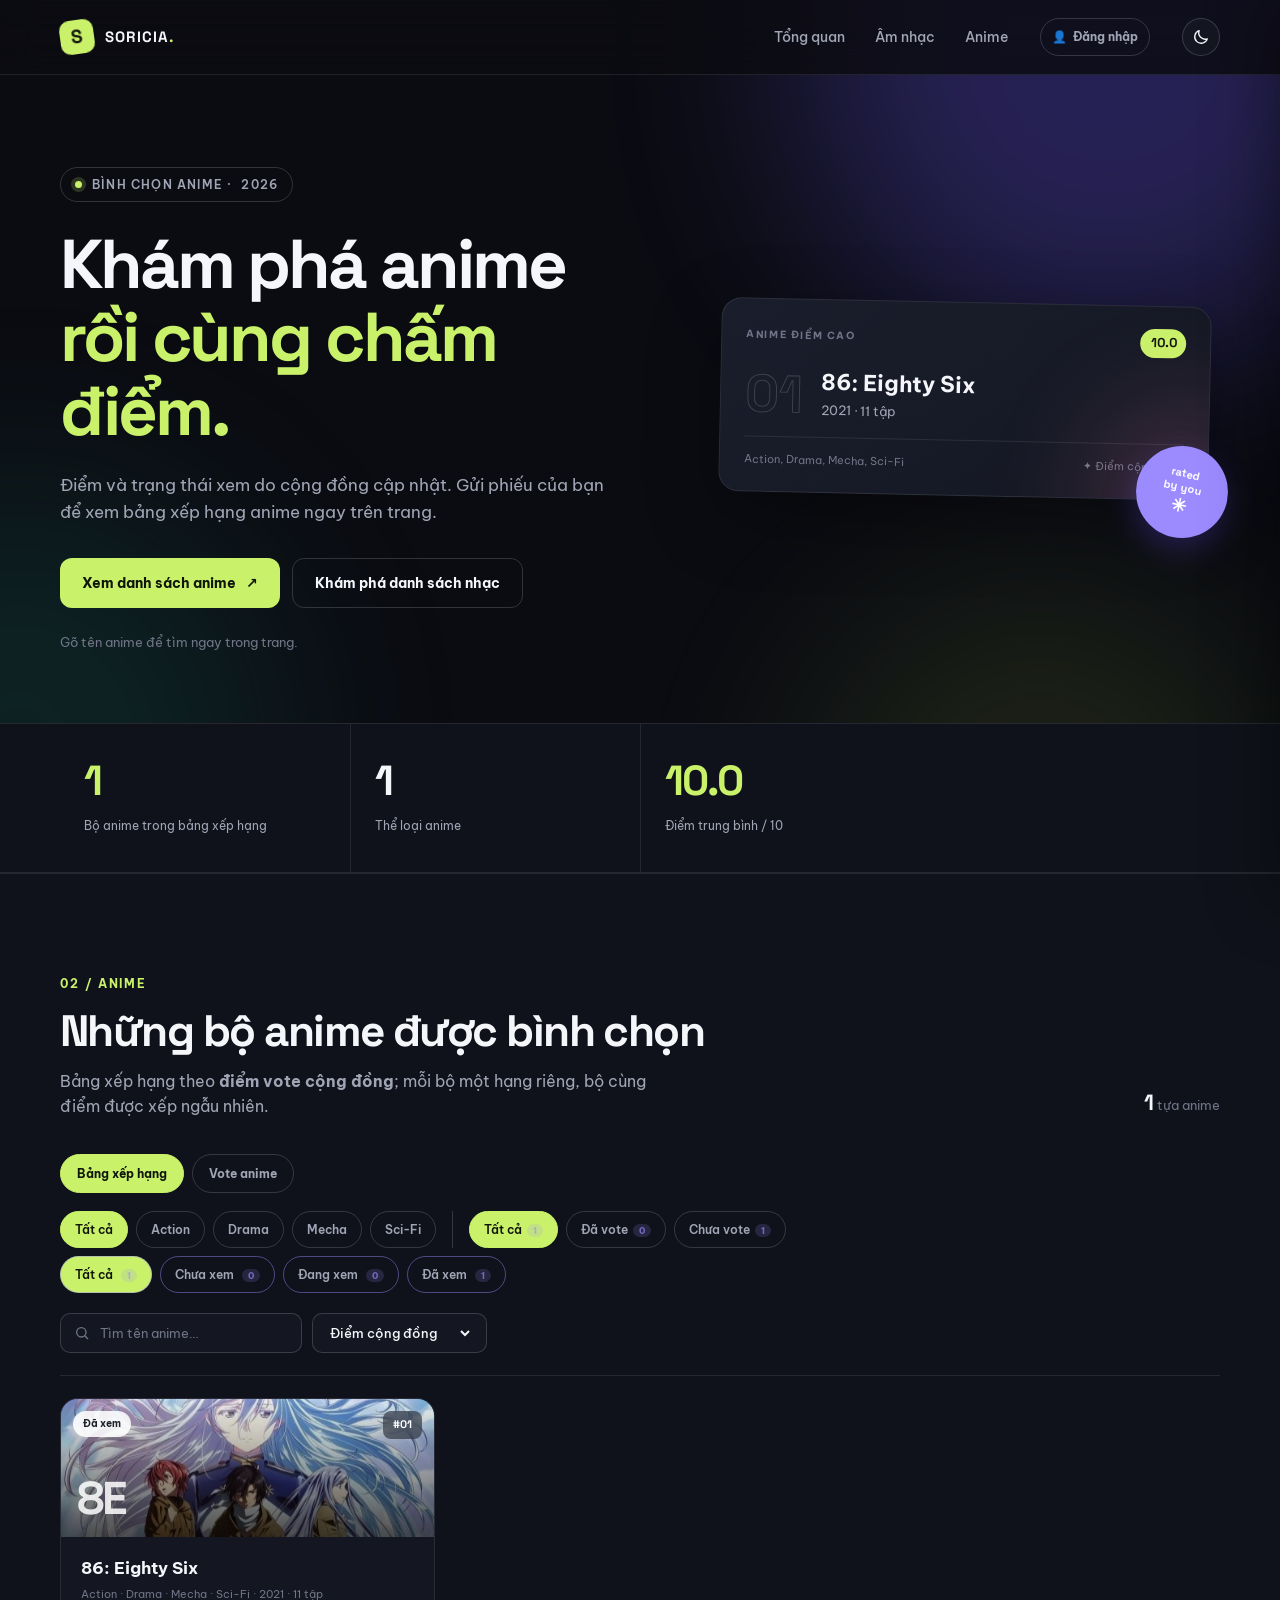
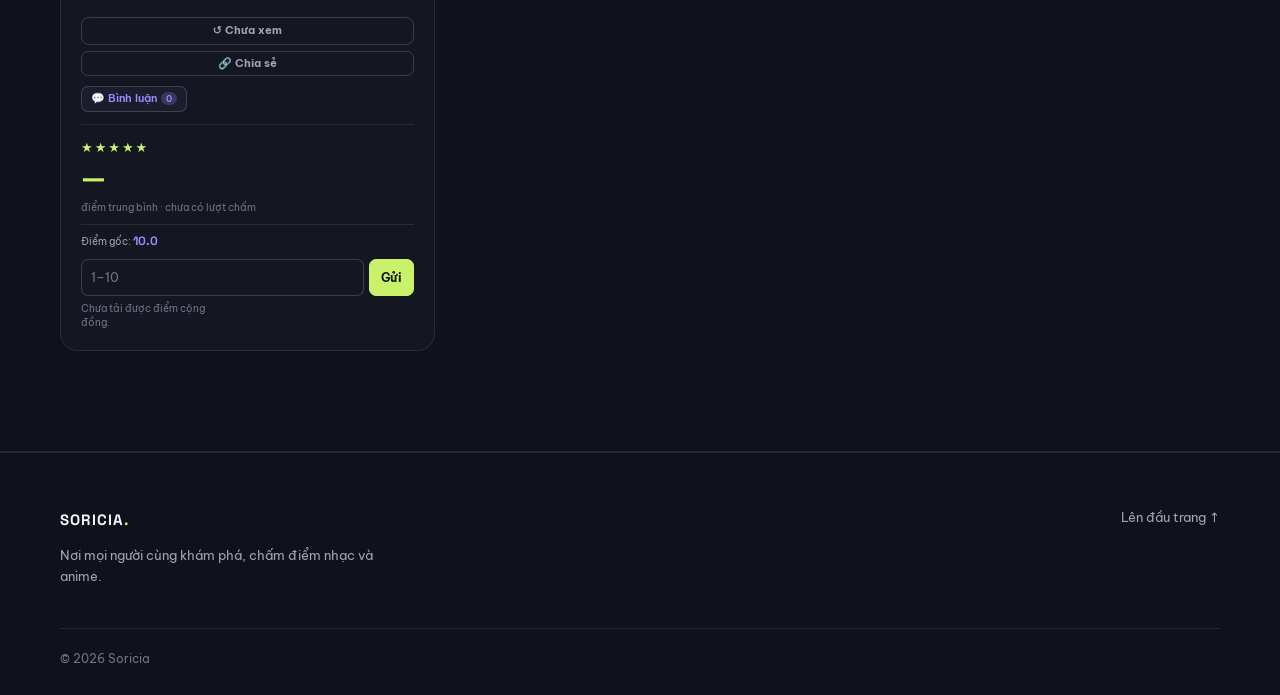
==== commit 18ecd551: "Thêm dòng đăng nhập thành công cho người xem Co-authored-by: arena-agent <297053741+arena-agent@user" ====
--- a/anime.html
+++ b/anime.html
@@ -6,14 +6,14 @@
   <meta name="description" content="Bảng xếp hạng anime và bình chọn cộng đồng của Soricia.">
   <meta name="theme-color" content="#0b0c12">
   <title>Soricia — Khám phá & chấm điểm anime</title>
-  <link rel="icon" type="image/svg+xml" href="assets/favicon.svg?v=54">
+  <link rel="icon" type="image/svg+xml" href="assets/favicon.svg?v=56">
   <link rel="preconnect" href="https://fonts.googleapis.com">
   <link rel="preconnect" href="https://fonts.gstatic.com" crossorigin>
   <link href="https://fonts.googleapis.com/css2?family=Be+Vietnam+Pro:wght@400;500;600;700;800&family=Space+Grotesk:wght@500;600;700&display=swap" rel="stylesheet">
-  <link rel="stylesheet" href="assets/css/style.css?v=54">
-  <script src="data/data.js?v=54"></script>
-  <script src="data/config.js?v=54"></script>
-  <script src="assets/js/app.js?v=54" defer></script>
+  <link rel="stylesheet" href="assets/css/style.css?v=56">
+  <script src="data/data.js?v=56"></script>
+  <script src="data/config.js?v=56"></script>
+  <script src="assets/js/app.js?v=56" defer></script>
 </head>
 <body data-page="anime">
   <a class="skip-link" href="#main">Chuyển đến nội dung</a>
@@ -250,7 +250,7 @@
     <div class="modal-backdrop" data-close-account></div>
     <div class="modal-box account-box" role="dialog" aria-modal="true" aria-labelledby="account-title">
       <div class="modal-head"><h2 id="account-title">Tài khoản Soricia</h2><button type="button" id="account-close" aria-label="Đóng">×</button></div>
-      <p class="account-note" id="account-hint">Tạo tài khoản để bình luận và gửi điểm. Những phiếu bạn đã vote trước đó sẽ tự động chuyển sang tài khoản — không bị mất.</p>
+      <p class="account-note" id="account-hint">Tạo tài khoản để bình luận và gửi điểm. Những phiếu bạn đã vote trước đó sẽ tự động chuyển sang tài khoản — không bị mất. Dùng email riêng, không dùng email bảng quản lý.</p>
       <div class="field"><label for="account-email">Email</label><input id="account-email" type="email" autocomplete="username" placeholder="ban@example.com"></div>
       <div class="field"><label for="account-password">Mật khẩu</label><input id="account-password" type="password" autocomplete="current-password" placeholder="Ít nhất 6 ký tự"></div>
       <p class="form-status" id="account-status" hidden></p>
--- a/assets/css/style.css
+++ b/assets/css/style.css
@@ -931,3 +931,9 @@
   }
   .song-rank img, .anime-cover-img { filter: none; opacity: 1; }
 }
+
+.form-status.is-success {
+  border-color: color-mix(in srgb, var(--accent) 45%, transparent);
+  background: color-mix(in srgb, var(--accent) 14%, transparent);
+  color: var(--accent);
+}
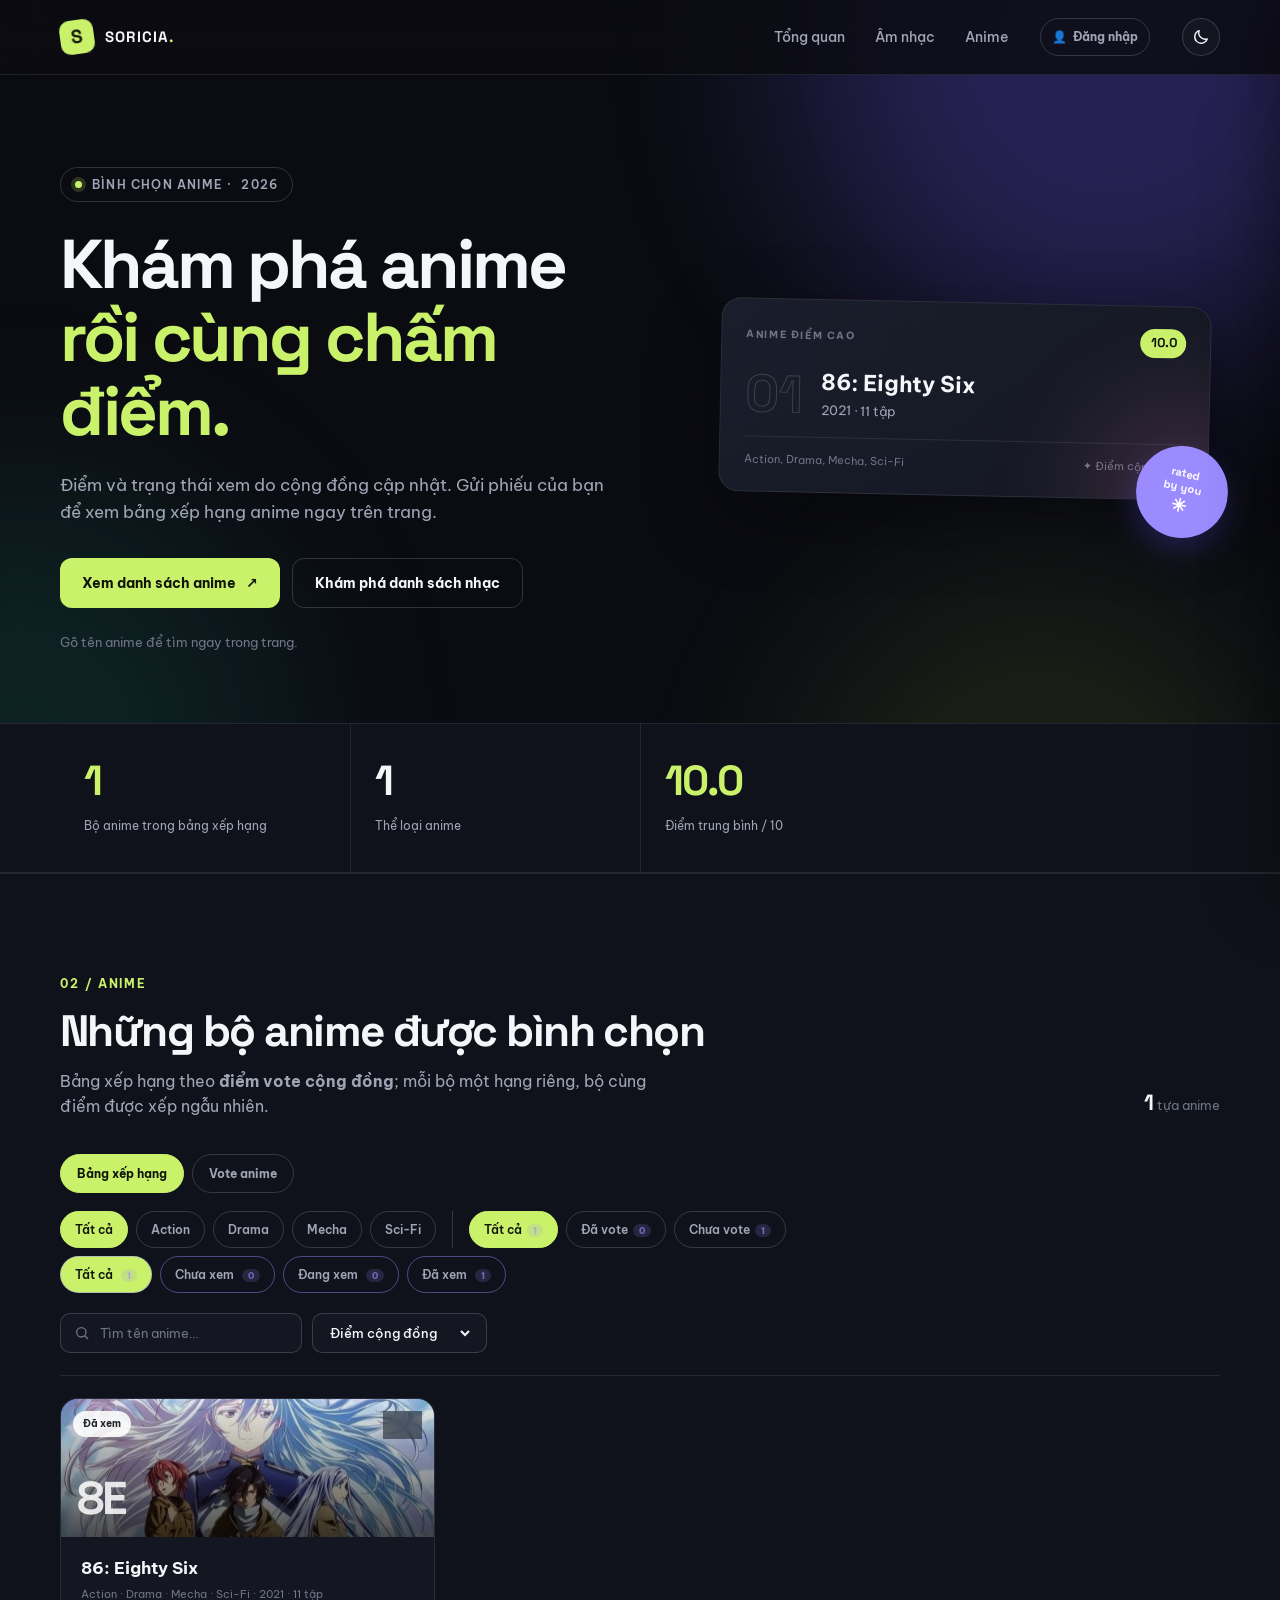
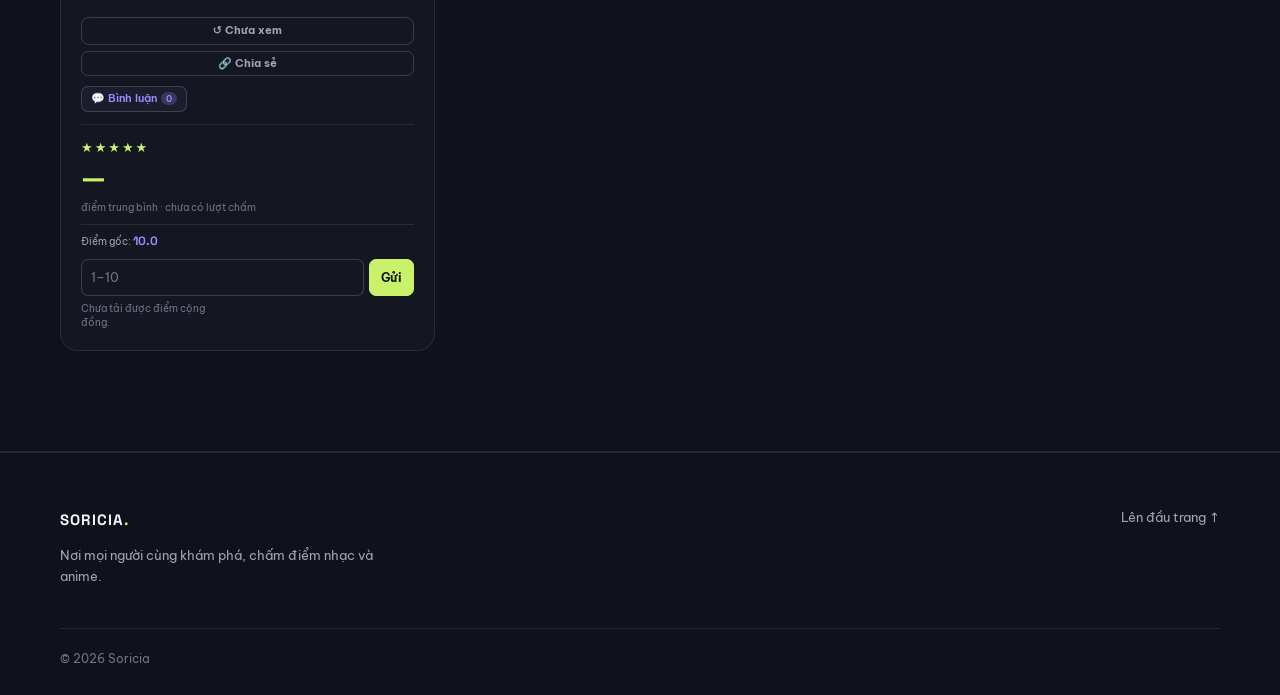
==== commit cd7c706e: "Giữ phiếuvote khi đồng bộ tài khoản và thêm nút đồng bộ lại Co-authored-by: arena-agent <297053741+a" ====
--- a/anime.html
+++ b/anime.html
@@ -6,14 +6,14 @@
   <meta name="description" content="Bảng xếp hạng anime và bình chọn cộng đồng của Soricia.">
   <meta name="theme-color" content="#0b0c12">
   <title>Soricia — Khám phá & chấm điểm anime</title>
-  <link rel="icon" type="image/svg+xml" href="assets/favicon.svg?v=56">
+  <link rel="icon" type="image/svg+xml" href="assets/favicon.svg?v=57">
   <link rel="preconnect" href="https://fonts.googleapis.com">
   <link rel="preconnect" href="https://fonts.gstatic.com" crossorigin>
   <link href="https://fonts.googleapis.com/css2?family=Be+Vietnam+Pro:wght@400;500;600;700;800&family=Space+Grotesk:wght@500;600;700&display=swap" rel="stylesheet">
-  <link rel="stylesheet" href="assets/css/style.css?v=56">
-  <script src="data/data.js?v=56"></script>
-  <script src="data/config.js?v=56"></script>
-  <script src="assets/js/app.js?v=56" defer></script>
+  <link rel="stylesheet" href="assets/css/style.css?v=57">
+  <script src="data/data.js?v=57"></script>
+  <script src="data/config.js?v=57"></script>
+  <script src="assets/js/app.js?v=57" defer></script>
 </head>
 <body data-page="anime">
   <a class="skip-link" href="#main">Chuyển đến nội dung</a>
@@ -258,6 +258,7 @@
         <button class="btn btn-primary" id="account-signup" type="button">Tạo tài khoản</button>
         <button class="btn btn-ghost" id="account-signin" type="button">Đăng nhập</button>
         <button class="btn btn-ghost" id="account-signout" type="button" hidden>Đăng xuất</button>
+        <button class="btn btn-ghost" id="account-resync" type="button" hidden>Đồng bộ lại phiếu đã vote</button>
       </div>
     </div>
   </div>
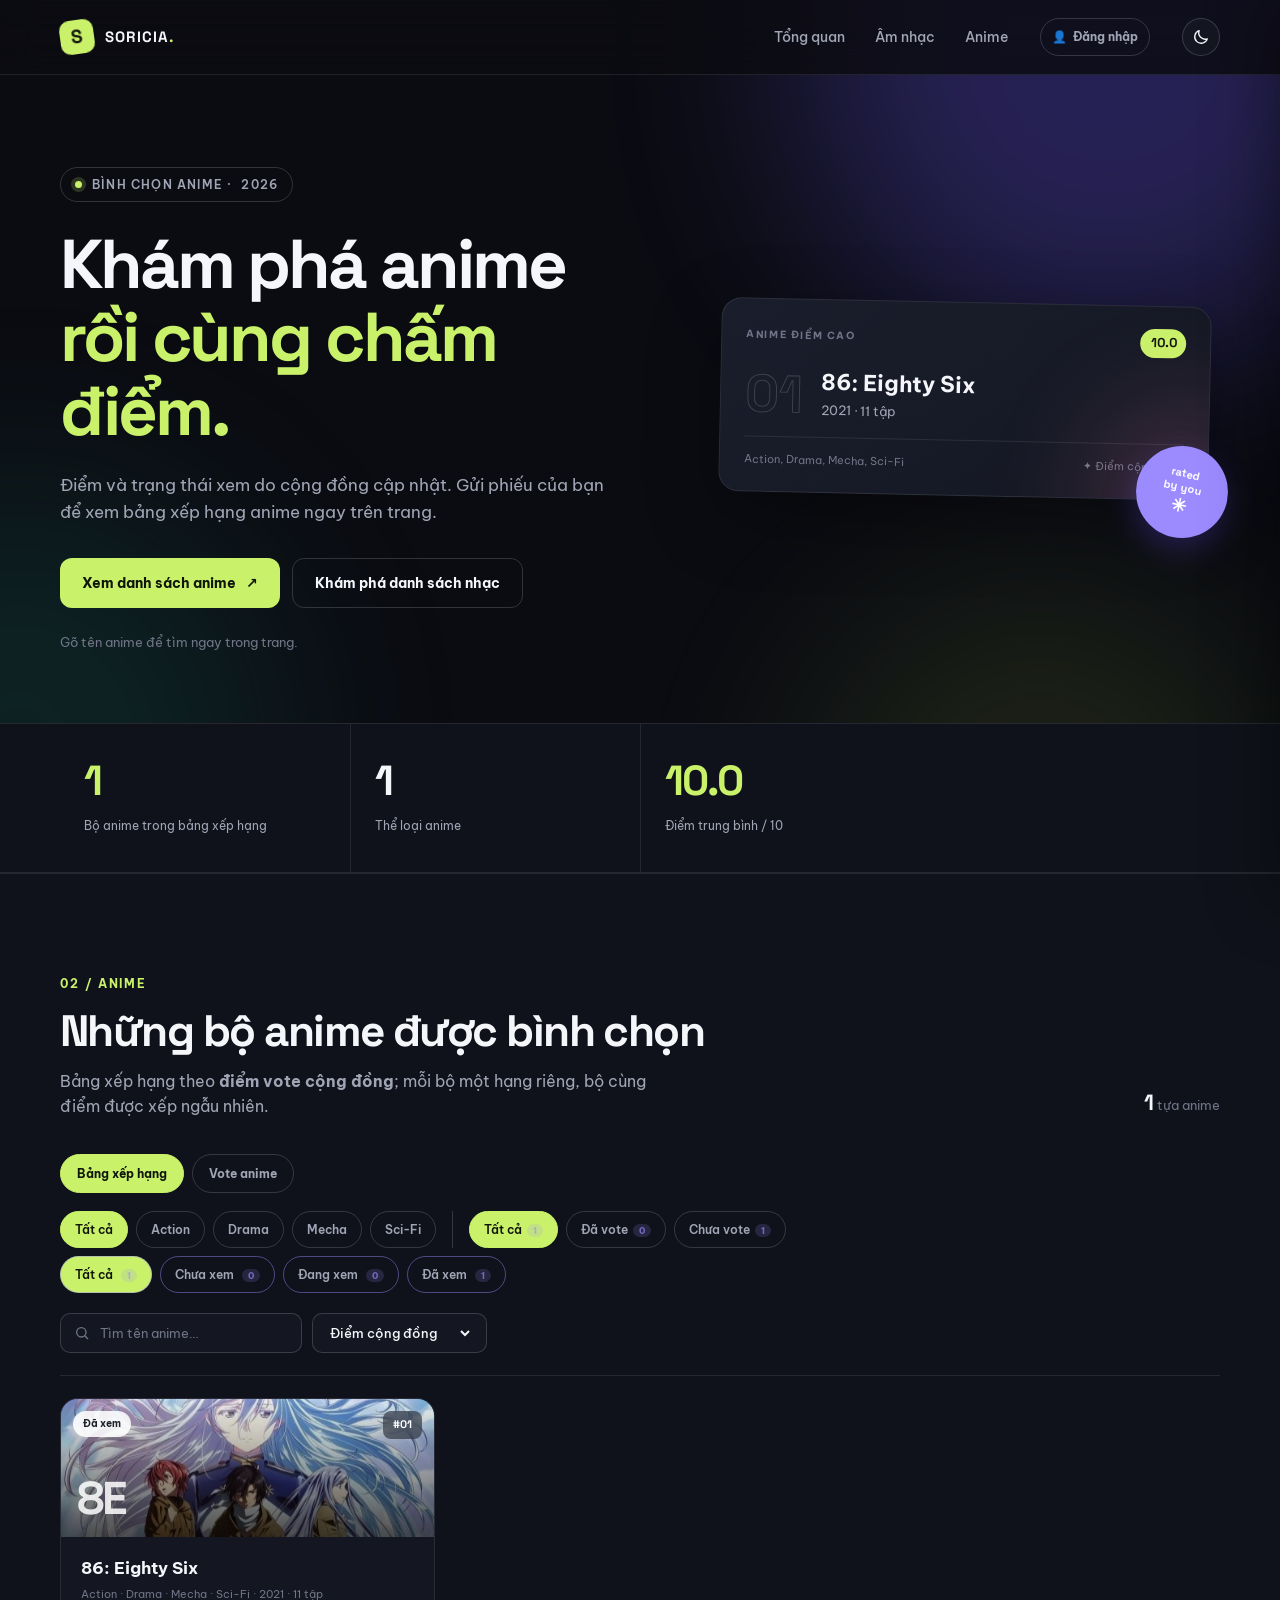
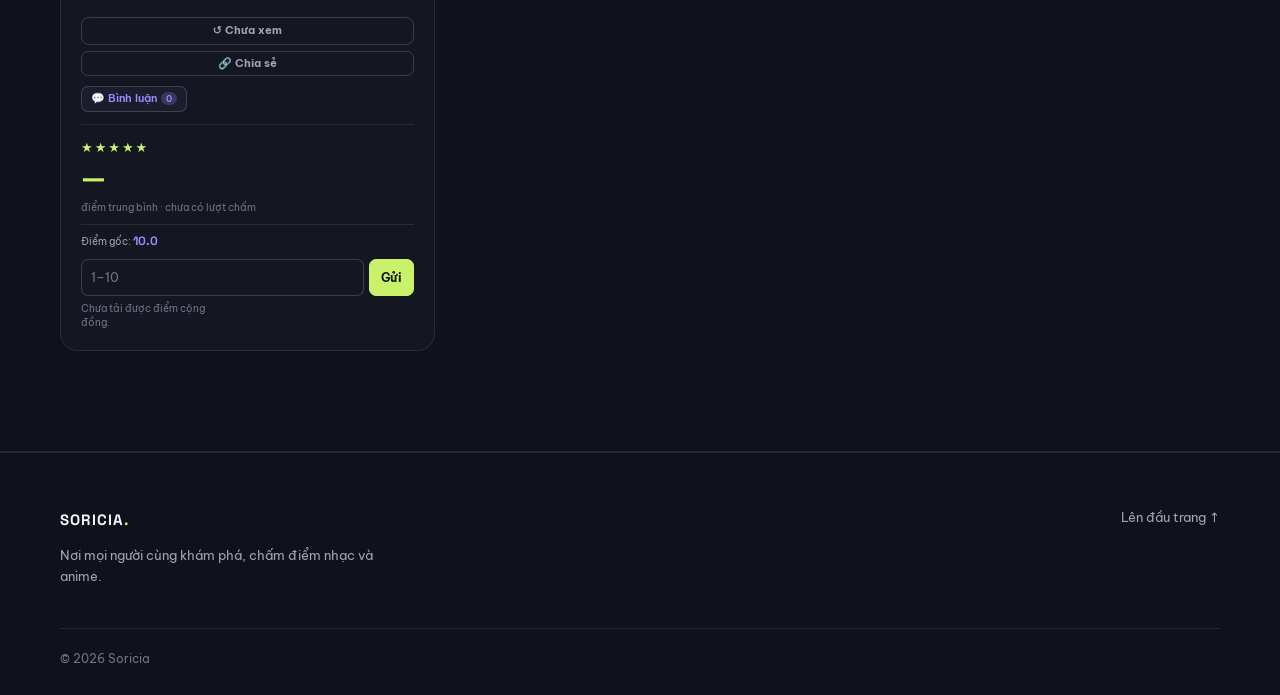
==== commit 79c3bf3e: "Gộp đăng nhập admin vào ô tài khoản chung Co-authored-by: arena-agent <297053741+arena-agent@users.n" ====
--- a/anime.html
+++ b/anime.html
@@ -6,14 +6,14 @@
   <meta name="description" content="Bảng xếp hạng anime và bình chọn cộng đồng của Soricia.">
   <meta name="theme-color" content="#0b0c12">
   <title>Soricia — Khám phá & chấm điểm anime</title>
-  <link rel="icon" type="image/svg+xml" href="assets/favicon.svg?v=57">
+  <link rel="icon" type="image/svg+xml" href="assets/favicon.svg?v=58">
   <link rel="preconnect" href="https://fonts.googleapis.com">
   <link rel="preconnect" href="https://fonts.gstatic.com" crossorigin>
   <link href="https://fonts.googleapis.com/css2?family=Be+Vietnam+Pro:wght@400;500;600;700;800&family=Space+Grotesk:wght@500;600;700&display=swap" rel="stylesheet">
-  <link rel="stylesheet" href="assets/css/style.css?v=57">
-  <script src="data/data.js?v=57"></script>
-  <script src="data/config.js?v=57"></script>
-  <script src="assets/js/app.js?v=57" defer></script>
+  <link rel="stylesheet" href="assets/css/style.css?v=58">
+  <script src="data/data.js?v=58"></script>
+  <script src="data/config.js?v=58"></script>
+  <script src="assets/js/app.js?v=58" defer></script>
 </head>
 <body data-page="anime">
   <a class="skip-link" href="#main">Chuyển đến nội dung</a>
@@ -250,7 +250,7 @@
     <div class="modal-backdrop" data-close-account></div>
     <div class="modal-box account-box" role="dialog" aria-modal="true" aria-labelledby="account-title">
       <div class="modal-head"><h2 id="account-title">Tài khoản Soricia</h2><button type="button" id="account-close" aria-label="Đóng">×</button></div>
-      <p class="account-note" id="account-hint">Tạo tài khoản để bình luận và gửi điểm. Những phiếu bạn đã vote trước đó sẽ tự động chuyển sang tài khoản — không bị mất. Dùng email riêng, không dùng email bảng quản lý.</p>
+      <p class="account-note" id="account-hint">Tạo tài khoản để bình luận và gửi điểm. Những phiếu bạn đã vote trước đó sẽ tự động chuyển sang tài khoản — không bị mất. Email quản lý dùng nút Đăng nhập để vào bảng quản lý.</p>
       <div class="field"><label for="account-email">Email</label><input id="account-email" type="email" autocomplete="username" placeholder="ban@example.com"></div>
       <div class="field"><label for="account-password">Mật khẩu</label><input id="account-password" type="password" autocomplete="current-password" placeholder="Ít nhất 6 ký tự"></div>
       <p class="form-status" id="account-status" hidden></p>
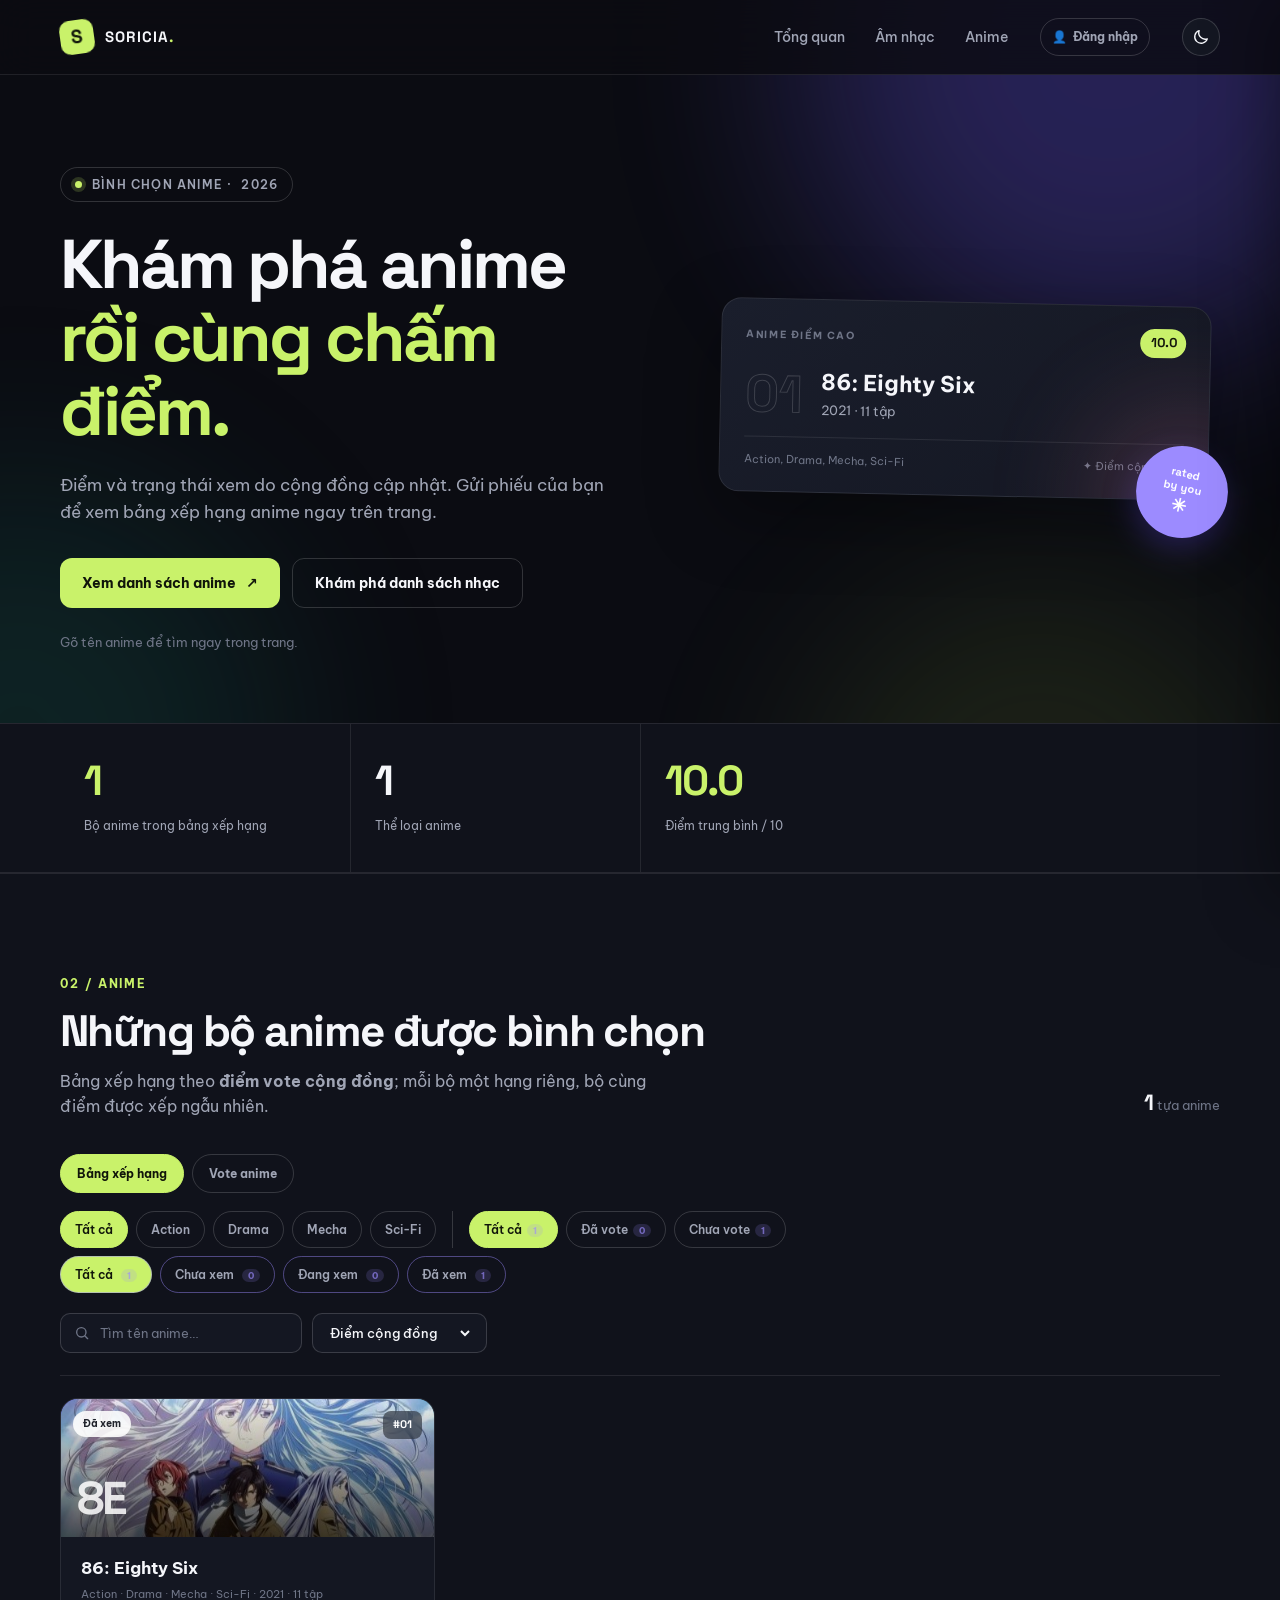
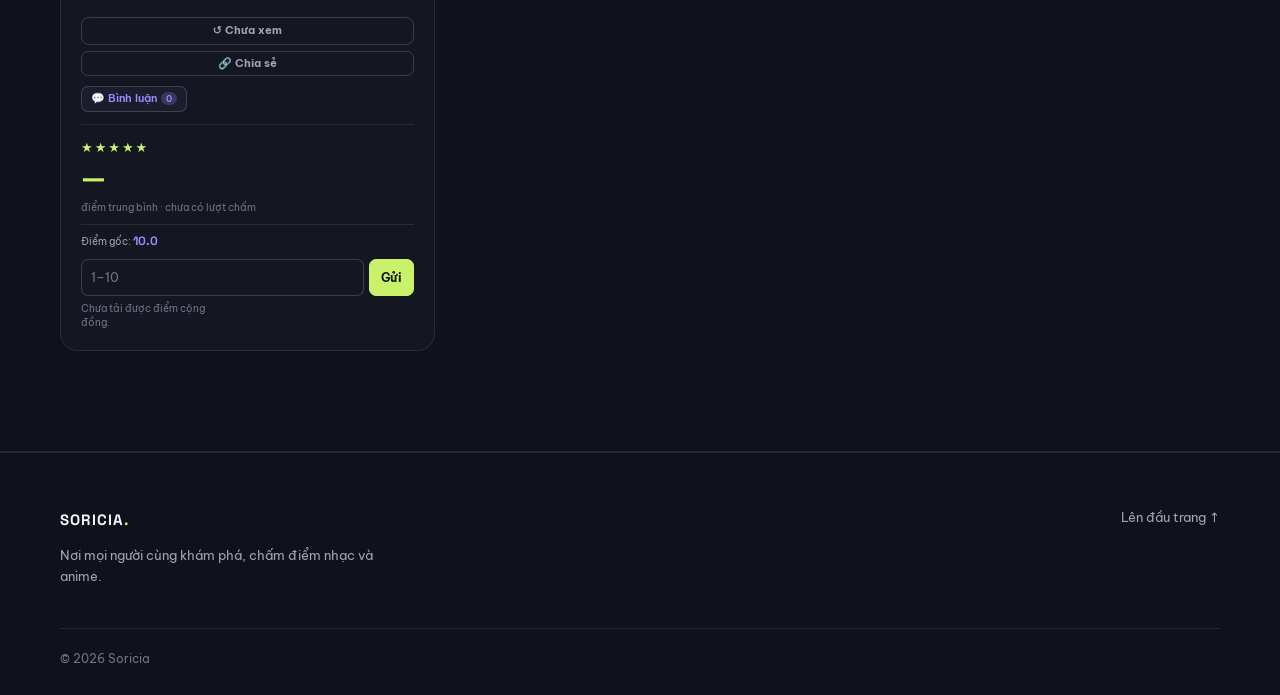
==== commit 3b5f26a7: "Quên mật khẩu, bìa YouTube tự động và chia sẻ nâng cấp Co-authored-by: arena-agent <297053741+arena-" ====
--- a/anime.html
+++ b/anime.html
@@ -4,16 +4,20 @@
   <meta charset="utf-8">
   <meta name="viewport" content="width=device-width, initial-scale=1">
   <meta name="description" content="Bảng xếp hạng anime và bình chọn cộng đồng của Soricia.">
+  <meta property="og:title" content="Soricia — Khám phá & chấm điểm anime">
+  <meta property="og:description" content="Theo dõi, chấm điểm và xếp hạng những bộ anime cộng đồng đang xem trên Soricia.">
+  <meta property="og:type" content="website">
+  <meta property="og:url" content="https://oribaka.github.io/soricia/anime.html">
   <meta name="theme-color" content="#0b0c12">
   <title>Soricia — Khám phá & chấm điểm anime</title>
-  <link rel="icon" type="image/svg+xml" href="assets/favicon.svg?v=58">
+  <link rel="icon" type="image/svg+xml" href="assets/favicon.svg?v=59">
   <link rel="preconnect" href="https://fonts.googleapis.com">
   <link rel="preconnect" href="https://fonts.gstatic.com" crossorigin>
   <link href="https://fonts.googleapis.com/css2?family=Be+Vietnam+Pro:wght@400;500;600;700;800&family=Space+Grotesk:wght@500;600;700&display=swap" rel="stylesheet">
-  <link rel="stylesheet" href="assets/css/style.css?v=58">
-  <script src="data/data.js?v=58"></script>
-  <script src="data/config.js?v=58"></script>
-  <script src="assets/js/app.js?v=58" defer></script>
+  <link rel="stylesheet" href="assets/css/style.css?v=59">
+  <script src="data/data.js?v=59"></script>
+  <script src="data/config.js?v=59"></script>
+  <script src="assets/js/app.js?v=59" defer></script>
 </head>
 <body data-page="anime">
   <a class="skip-link" href="#main">Chuyển đến nội dung</a>
@@ -260,6 +264,11 @@
         <button class="btn btn-ghost" id="account-signout" type="button" hidden>Đăng xuất</button>
         <button class="btn btn-ghost" id="account-resync" type="button" hidden>Đồng bộ lại phiếu đã vote</button>
       </div>
+      <button class="link-btn" id="account-forgot" type="button">Quên mật khẩu?</button>
+      <div class="account-change" id="account-change-wrap" hidden>
+        <div class="field"><label for="account-new-password">Đổi mật khẩu</label><input id="account-new-password" type="password" autocomplete="new-password" placeholder="Mật khẩu mới (ít nhất 6 ký tự)"></div>
+        <button class="btn btn-ghost" id="account-change-password" type="button">Đổi mật khẩu</button>
+      </div>
     </div>
   </div>
   <div class="modal" id="comment-modal" hidden>
--- a/assets/css/style.css
+++ b/assets/css/style.css
@@ -841,6 +841,13 @@
 }
 .account-note, .comment-sub { margin: 10px 0 14px; color: var(--muted); font-size: 12px; line-height: 1.6; }
 .account-actions { display: flex; gap: 8px; flex-wrap: wrap; margin-top: 12px; }
+.link-btn {
+  margin-top: 10px; padding: 2px 0; border: 0; background: none; cursor: pointer;
+  color: var(--accent); font-size: 12px; font-weight: 600; text-decoration: underline;
+}
+.link-btn:hover { color: var(--accent-strong, var(--accent)); }
+.account-change { margin-top: 14px; padding-top: 12px; border-top: 1px solid var(--border-strong); }
+.account-change .btn { margin-top: 8px; }
 .account-actions .btn { flex: 1; min-width: 120px; }
 .comment-list { display: grid; gap: 10px; max-height: 280px; overflow: auto; margin: 12px 0; }
 .comment-item { padding: 10px 12px; border-radius: 12px; background: var(--surface-2); font-size: 12px; line-height: 1.5; }
